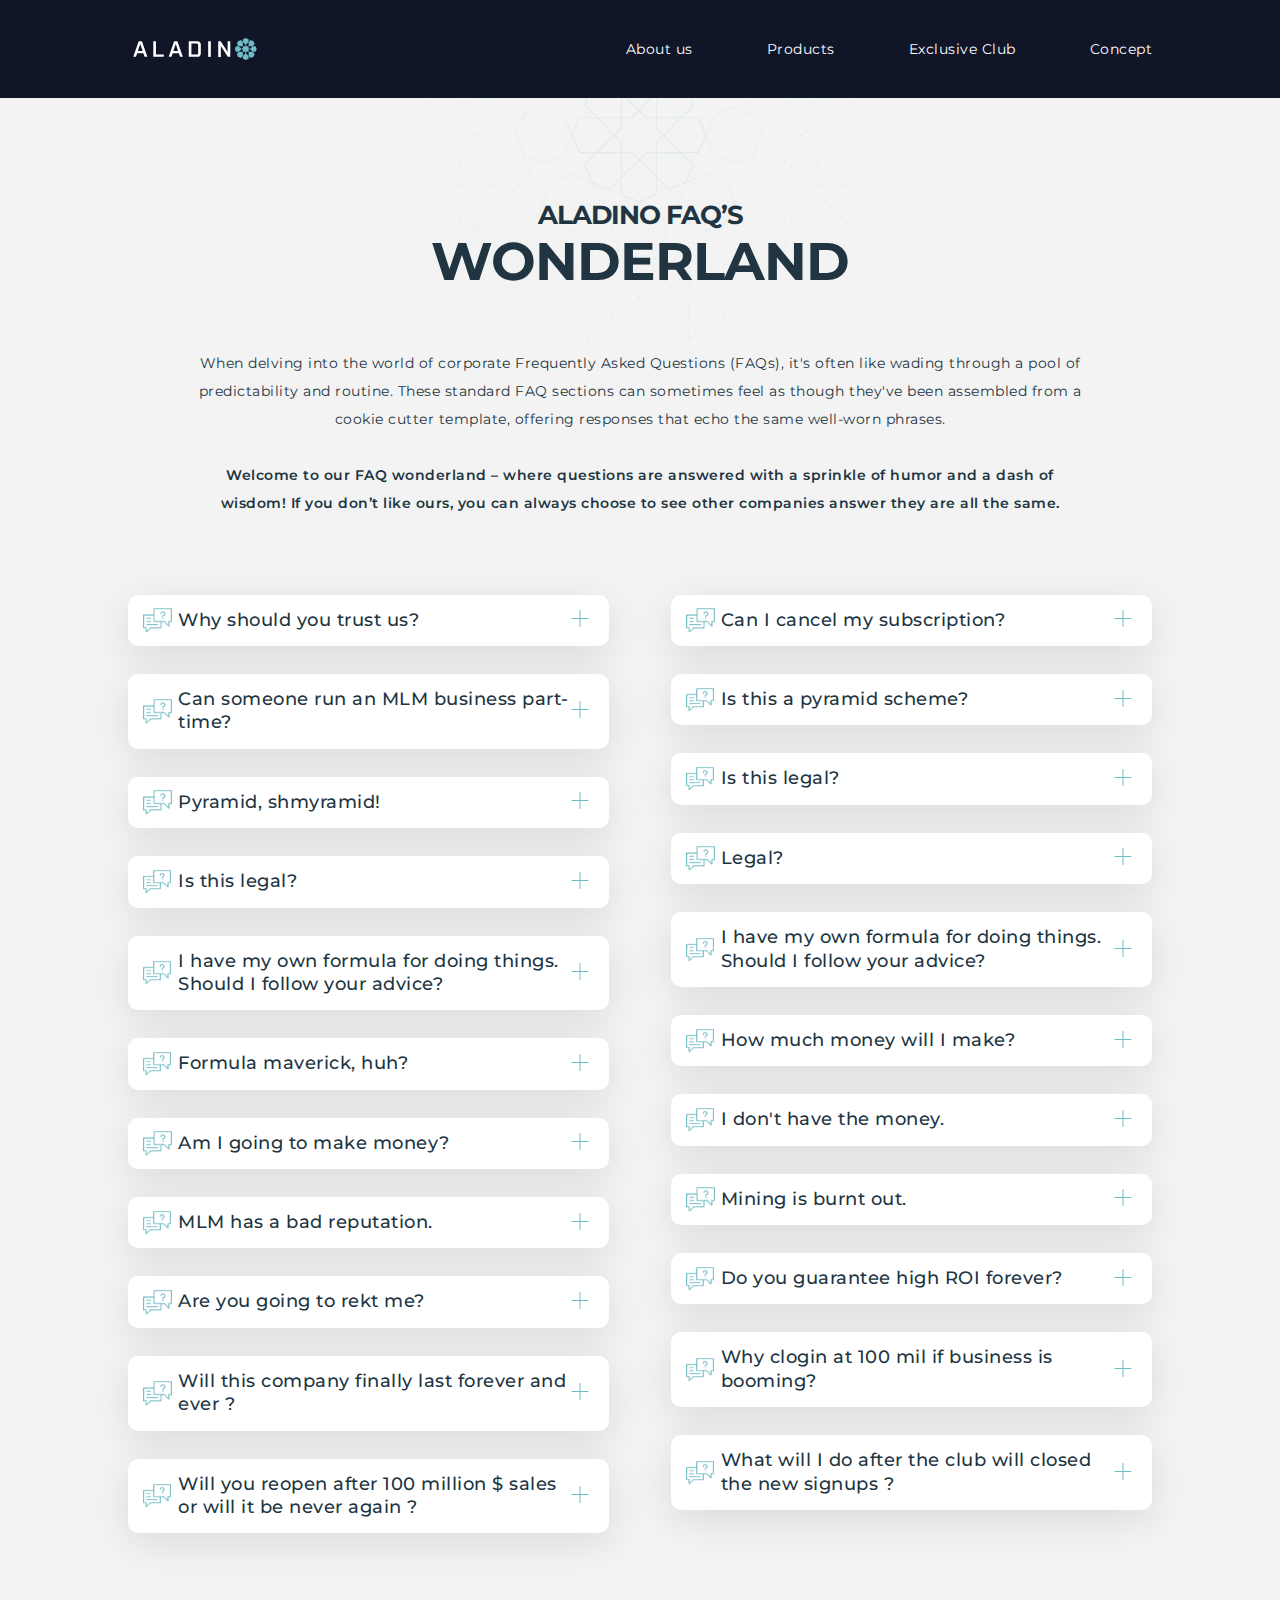
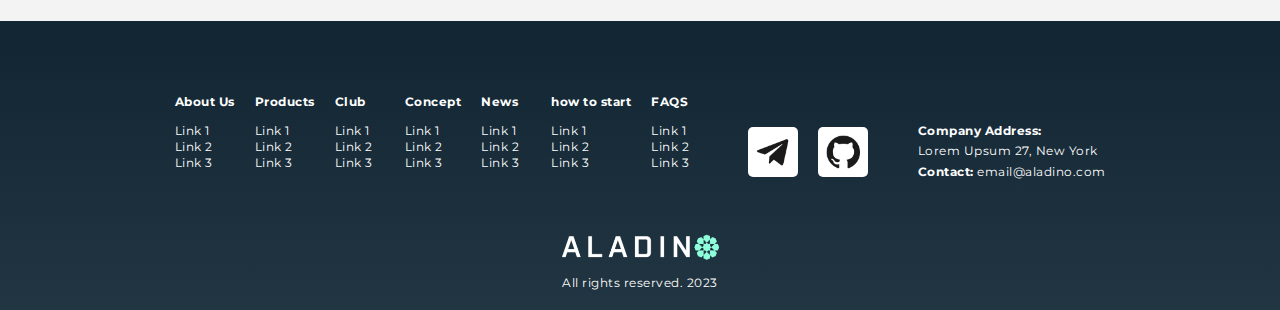
==== faqs.html @ d0240b49 "few design changes in FAQs, heading bg added, faq length increased." ====
<!DOCTYPE html>
<html lang="en">
  <head>
    <meta charset="UTF-8" />
    <meta name="viewport" content="width=device-width, initial-scale=1.0" />
    <title>Aladino FAQs</title>
    <link rel="icon" type="image/png" sizes="32x32" href="/favicon-32x32.png" />
    <link rel="icon" type="image/png" sizes="16x16" href="/favicon-16x16.png" />
    <link rel="stylesheet" href="./assets/css/main.css" />
    <link rel="preconnect" href="https://fonts.googleapis.com" />
    <link rel="preconnect" href="https://fonts.gstatic.com" crossorigin />
    <link
      href="https://fonts.googleapis.com/css2?family=Montserrat:wght@400;500;600;700&display=swap"
      rel="stylesheet"
    />
  </head>
  <body>
    <header>
      <div class="container">
        <nav>
          <div class="logo">
            <a>
              <img
                src="./assets/images/logo.svg"
                width="134"
                height="22"
                alt="Aladino logo"
              />
            </a>
          </div>
          <ul class="main-nav">
            <li><a href="#about">About us</a></li>
            <li><a>Products</a></li>
            <li><a href="#exclusive-club">Exclusive Club</a></li>
            <li><a>Concept</a></li>
          </ul>
          <div class="hamburger">
            <span class="bar"></span>
            <span class="bar"></span>
            <span class="bar"></span>
          </div>
        </nav>
      </div>
    </header>
    <main>
      <section class="faqs">
        <div class="container">
          <p class="tagline">Aladino FAQ’s</p>
          <h2>WONDERLAND</h2>
          <p class="faqs__text">When delving into the world of corporate Frequently Asked Questions (FAQs), it's often like wading through a pool of predictability and routine. These standard FAQ sections can sometimes feel as though they've been assembled from a cookie cutter template, offering responses that echo the same well-worn phrases.</p>
          <p class="faqs__text semibold">Welcome to our FAQ wonderland – where questions are answered with a sprinkle of humor and a dash of wisdom! If you don’t like ours, you can always choose to see other companies answer they are all the same.</p>
          <div class="faqs-wrapper">
            <div>
              <div class="faq__item">
                <h4 class="accordion">Why should you trust us?</h4>
                <div class="panel">
                  <p>
                    Well, we're the folks who believe in unicorns and regularly
                    have debates about the best pizza toppings.
                  </p>
                </div>
              </div>
              <div class="faq__item">
                <h4 class="accordion">
                  Can someone run an MLM business part-time?
                </h4>
                <div class="panel">
                  <p>
                    Of course! Our MLM opportunity is like a flexible yoga class
                    for your schedule – bend it to your needs and still find
                    success.
                  </p>
                </div>
              </div>
              <div class="faq__item">
                <h4 class="accordion">Pyramid, shmyramid!</h4>
                <div class="panel">
                  <p>
                    We're more like a puzzle with pieces that fit perfectly, not
                    a stack of suspicious triangles.
                  </p>
                </div>
              </div>
              <div class="faq__item">
                <h4 class="accordion">Is this legal?</h4>
                <div class="panel">
                  <p>
                    Legal? Absolutely! We're so compliant, even your grandma's
                    knitting club has nothing on us.
                  </p>
                </div>
              </div>
              <div class="faq__item">
                <h4 class="accordion">
                  I have my own formula for doing things. Should I follow your
                  advice?
                </h4>
                <div class="panel">
                  <p>
                    We're like the GPS of success – we'll guide you, but if you
                    want to take the scenic route, we're here to cheer you on!
                  </p>
                </div>
              </div>
              <div class="faq__item">
                <h4 class="accordion">Formula maverick, huh?</h4>
                <div class="panel">
                  <p>
                    While you march to your beat, consider us your backup
                    dancers – ready to cha-cha in sync or freestyle when the
                    spotlight's on you.
                  </p>
                </div>
              </div>
              <div class="faq__item">
                <h4 class="accordion">Am I going to make money?</h4>
                <div class="panel">
                  <p>
                    Well, predicting your future riches is like forecasting the
                    weather on Mars – uncertain, but hey, we're not giving up on
                    space travel! What we can promise is that our team will
                    hustle harder than a caffeinated squirrel on a mission. Your
                    success might be a mystery, but ours? It's a Sherlock-level
                    certainty and it might be for you too. Just follow our
                    steps.
                  </p>
                </div>
              </div>
              <div class="faq__item">
                <h4 class="accordion">MLM has a bad reputation.</h4>
                <div class="panel">
                  <p>
                    True, it's like fashion trends – they change! Our approach
                    is a breath of fresh air, aiming to redefine the MLM scene
                    with integrity and awesomeness.
                  </p>
                  <p>
                    Reputations can shift like tides, and we're riding the waves
                    of change. Think of us as the daring pioneers, boldly
                    turning MLM's compass northward.
                  </p>
                </div>
              </div>
              <div class="faq__item">
                <h4 class="accordion">Are you going to rekt me?</h4>
                <div class="panel">
                  <p>
                    Fear not, brave soul! We're more about lifting you to the
                    heights of success than giving you a wild rollercoaster
                    ride. Our aim is to elevate, not rekt – unless you mean
                    "rekt" in the sense of "raising epic kingdoms together."
                    Game on!
                  </p>
                </div>
              </div>
              <div class="faq__item">
                <h4 class="accordion">
                  Will this company finally last forever and ever ?
                </h4>
                <div class="panel">
                  <p>
                    Ah, the age-old "forever" question – it's like asking if a
                    shooting star can light up the sky indefinitely. While we
                    don't possess the keys to eternity, we're in it for the long
                    haul. Think of us as your business partner in the epic novel
                    of entrepreneurship. <br />
                    We're committed to weathering storms, adapting to changes,
                    and staying as relevant as the coolest cat in town. Unlike
                    some other companies (remember that one? They swore they'd
                    never leave and now they're playing hide and seek with
                    Bigfoot), we won't disappear into the Bermuda Triangle of
                    business ventures. <br />
                  </p>
                  <p>
                    But let's talk dreams. We set our sights on a lofty goal:
                    the exclusive 100 Million Close Club. Why, you ask? Because
                    while we don't feel comfortable promising "forever," we're
                    all in for creating a legendary legacy that spans
                    generations. Picture us as the marathon runners of business,
                    sprinting towards milestones that are both realistic and
                    remarkable. <br />
                    So, here's the scoop: once our sales reach the illustrious
                    100 million mark, we'll raise the velvet rope and close the
                    sign-up party. However, it's not a complete farewell – those
                    who've already joined the club will continue to enjoy the
                    music with ongoing ROI and commissions. In other words, the
                    spotlight won't dim for our early birds; they'll keep
                    grooving to the success rhythm while the curtain falls on
                    new sign-ups. <br />
                    You won't find us in the "Where Are They Now?" section, but
                    rather in the headlines of future success stories, where
                    "realistic" and "remarkable" take center stage.
                  </p>
                </div>
              </div>
              <div class="faq__item">
                <h4 class="accordion">
                  Will you reopen after 100 million $ sales or will it be never
                  again ?
                </h4>
                <div class="panel">
                  <p>
                    While we're committed to the elegance of our 100 Million
                    Close Club, the door to the future remains ajar, ready to
                    swing open if the stars align and the business cosmos deems
                    it so. So, as you ponder the possibilities, remember that
                    even in the world of business, the unexpected often takes
                    center stage. Stay tuned, because who knows what melodies
                    the future might bring.
                  </p>
                </div>
              </div>
            </div>
            <div>
              <div class="faq__item">
                <h4 class="accordion">Can I cancel my subscription?</h4>
                <div class="panel">
                  <p>
                    Absolutely, just remember to do the chicken dance while
                    clicking 'cancel’!
                  </p>
                </div>
              </div>
              <div class="faq__item">
                <h4 class="accordion">Is this a pyramid scheme?</h4>
                <div class="panel">
                  <p>
                    We promise, we're all about shapes – but definitely not
                    pyramids. Our business model is as solid as a rock (without
                    any pointy tops).
                  </p>
                </div>
              </div>
              <div class="faq__item">
                <h4 class="accordion">Is this legal?</h4>
                <div class="panel">
                  <p>
                    Absolutely! We're as legal as a law library hosting a book
                    club. Rest assured, we've got all the right pages turned.
                  </p>
                </div>
              </div>
              <div class="faq__item">
                <h4 class="accordion">Legal?</h4>
                <div class="panel">
                  <p>
                    Absolutely, and we're as legit as a penguin in a tuxedo.
                    We've got the rulebook memorized, and we're not afraid to
                    use it.
                  </p>
                </div>
              </div>
              <div class="faq__item">
                <h4 class="accordion">
                  I have my own formula for doing things. Should I follow your
                  advice?
                </h4>
                <div class="panel">
                  <p>
                    March to your beat, maestro! We're like your backup band –
                    harmonizing your genius with a sprinkle of our magic.
                  </p>
                </div>
              </div>
              <div class="faq__item">
                <h4 class="accordion">How much money will I make?</h4>
                <div class="panel">
                  <p>
                    Ah, the money question, like a unicorn's favorite riddle.
                    While we can't predict if you'll swim in gold coins like
                    Scrooge McDuck, we're here to help you chase your financial
                    rainbow.
                  </p>
                </div>
              </div>
              <div class="faq__item">
                <h4 class="accordion">I don't have the money.</h4>
                <div class="panel">
                  <p>
                    We get it, budgets can be tighter than superhero spandex.
                    Our program is designed to accommodate various budgets,
                    making financial success attainable.
                  </p>
                </div>
              </div>
              <div class="faq__item">
                <h4 class="accordion">Mining is burnt out.</h4>
                <div class="panel">
                  <p>
                    While the fire might have dimmed, we're sparking a new blaze
                    of mining brilliance. Think of us as the phoenix of the
                    mining world, rising from the ashes!
                  </p>
                </div>
              </div>
              <div class="faq__item">
                <h4 class="accordion">Do you guarantee high ROI forever?</h4>
                <div class="panel">
                  <p>
                    Well, if we had a crystal ball that could predict eternal
                    high ROI, we'd be sipping coconut water on our private
                    islands right now. Alas, even our optimism has its limits.
                    We're committed to working hard, innovating, and striving
                    for impressive returns, but forever is a bit of a stretch –
                    think of us as your financial journey co-pilots rather than
                    eternal fortune tellers.
                  </p>
                </div>
              </div>
              <div class="faq__item">
                <h4 class="accordion">
                  Why clogin at 100 mil if business is booming?
                </h4>
                <div class="panel">
                  <p>
                    Why close the curtains at the peak of the show? It's like
                    asking why sunsets are so beautiful but never last forever.
                    While we're riding the success wave, we're realists at
                    heart. Nothing, not even a killer dance party, lasts
                    indefinitely. It's the circle of business life – cue the
                    nostalgic music. <br />
                    You see, maintaining a certain level of excellence is like
                    balancing on a tightrope while juggling flaming swords –
                    it's exhilarating, but not sustainable for the masses. By
                    closing the gates at 100 million, we ensure that each member
                    of our club gets a front-row seat to the action. Think of us
                    as your upscale boutique, where exclusivity adds that extra
                    sparkle to the experience. <br />
                    While the masses might have to settle for standing room
                    only, our 100 Million Close Club members will continue to
                    enjoy the full VIP treatment, complete with ongoing ROI and
                    commissions. So, let's make the most of the spotlight while
                    it shines, because even the best parties need to come to an
                    end – it's all part of the enchanting dance of business.
                    Signup now and be a VIP.
                  </p>
                </div>
              </div>
              <div class="faq__item">
                <h4 class="accordion">
                  What will I do after the club will closed the new signups ?
                </h4>
                <div class="panel">
                  <p>
                    When the curtain gently falls on new sign-ups, it's not the
                    end of the show, but rather a new act waiting to unfold.
                    Think of it as a well-choreographed intermission – a chance
                    for you and your network to explore new horizons while the
                    dance of ROI and commissions continues on our business
                    stage. <br />
                    During this time, you have the freedom to spread your wings
                    and collaborate with other companies, forming partnerships
                    that align with your goals. Your earnings will continue to
                    gracefully waltz in from our business, while you venture
                    into exciting endeavors beyond our doors.
                  </p>
                </div>
              </div>
            </div>
          </div>
        </div>
      </section>
    </main>
    <footer class="footer">
      <div class="container">
        <div class="footer-links">
          <div class="footer-nav">
            <div class="footer-nav-item">
              <p>About Us</p>
              <ul class="footer-list">
                <li>
                  <a>Link 1</a>
                </li>
                <li>
                  <a>Link 2</a>
                </li>
                <li>
                  <a>Link 3</a>
                </li>
              </ul>
            </div>
            <div class="footer-nav-item">
              <p>Products</p>
              <ul class="footer-list">
                <li>
                  <a>Link 1</a>
                </li>
                <li><a>Link 2</a></li>
                <li><a>Link 3</a></li>
              </ul>
            </div>
            <div class="footer-nav-item">
              <p>Club</p>
              <ul class="footer-list">
                <li>
                  <a>Link 1</a>
                </li>
                <li><a>Link 2</a></li>
                <li><a>Link 3</a></li>
              </ul>
            </div>
            <div class="footer-nav-item">
              <p>Concept</p>
              <ul class="footer-list">
                <li>
                  <a>Link 1</a>
                </li>
                <li><a>Link 2</a></li>
                <li><a>Link 3</a></li>
              </ul>
            </div>
            <div class="footer-nav-item">
              <p>News</p>
              <ul class="footer-list">
                <li>
                  <a>Link 1</a>
                </li>
                <li><a>Link 2</a></li>
                <li><a>Link 3</a></li>
              </ul>
            </div>
            <div class="footer-nav-item">
              <p>how to start</p>
              <ul class="footer-list">
                <li>
                  <a>Link 1</a>
                </li>
                <li><a>Link 2</a></li>
                <li><a>Link 3</a></li>
              </ul>
            </div>
            <div class="footer-nav-item">
              <p>FAQS</p>
              <ul class="footer-list">
                <li>
                  <a>Link 1</a>
                </li>
                <li><a>Link 2</a></li>
                <li><a>Link 3</a></li>
              </ul>
            </div>
          </div>
          <div class="footer-info">
            <div class="footer-social">
              <a href="#"
                ><img
                  src="./assets/images/telegram-icon.png"
                  width="50"
                  alt="telegram logo"
              /></a>
              <a href="#"
                ><img
                  src="./assets/images/git-icon.png"
                  width="50"
                  alt="github icon"
              /></a>
            </div>
            <address>
              <span class="bold">Company Address: </span> <br />
              Lorem Upsum 27, New York <br />
              <span class="bold">Contact:</span>
              <a href="mailto:">email@aladino.com</a>
            </address>
          </div>
        </div>
        <div class="footer-logo">
          <img src="./assets/images/logo-white-1.png" width="200" alt="" />
          <div>All rights reserved. 2023</div>
        </div>
      </div>
    </footer>
    <script src="./assets/js/main.js"></script>
  </body>
</html>
---- assets/css/main.css ----
:root {
  --color-black: #213441;
}
*,
*::before,
*::after {
  box-sizing: border-box;
}
html,
body {
  margin: 0;
  padding: 0;
  scroll-behavior: smooth;
  overflow-x: hidden;
  font-size: 0.875rem;
}

html {
  font-family: "Montserrat", sans-serif;
  font-size: 1rem;
  color: var(--color-black);
  background-color: #f3f3f3;
  line-height: 1.3;
  size-adjust: 100%;
}
body {
  letter-spacing: 0.5px;
}
h1 {
  margin: 0;
  text-align: center;
}
h2 {
  font-size: 2.125rem;
  font-size: clamp(2.125rem, 1.3768rem + 2.3944vw, 4.25rem);
  font-weight: bold;
  text-align: center;
  margin: 0;
  letter-spacing: -1px;
  text-transform: uppercase;
  margin-bottom: 1em;
}
h3 {
  font-size: 1.375rem;
  font-size: clamp(1.375rem, 0.7766rem + 1.9149vw, 2.5rem);
  text-align: center;
}
h4 {
  margin: 0;
  font-size: 1rem;
  font-size: clamp(0.875rem, 0.748rem + 0.4065vw, 1rem);
}
p {
  font-size: 0.875rem;
  line-height: 1.5;
}

a {
  color: white;
  text-decoration: none;
}
img {
  max-width: 100%;
  vertical-align: middle;
}
address {
  font-style: normal;
}
.semibold{
    font-weight: 600;
}
.bold{
    font-weight: 700;
}
.text-center{
    text-align: center;
}
.tagline {
    font-size: 1rem;
    font-size: clamp(1rem, 0.6039rem + 1.2676vw, 2.125rem);
    line-height: 1;
    text-align: center;
    margin-bottom: 0;
    font-weight: bold;
    text-transform: uppercase;
    margin-top: 0;
    padding-top: 4em;
    letter-spacing: -1px;
  }
.container {
  padding-left: 5%;
  padding-right: 5%;
  max-width: 1440px;
  width: 100%;
  margin: 0 auto;
}
/* ============ Navbar ========= */
header {
  width: 100%;
  background-color: #101528;
}

nav {
  padding: 38px 0;
  display: flex;
  justify-content: space-between;
  align-items: center;
}
.main-nav {
  position: absolute;
  left: -100%;
  top: 0;
  margin: 0;
  padding: 0;
  padding-top: 120px;
  list-style: none;
  flex-direction: column;
  width: 100%;
  text-align: center;
  transition: all 0.4s;
  z-index: 2;
  gap: 10px;
  min-height: 100vh;
  justify-content: center;
}
.main-nav.active {
  left: 0;
  background-color: rgb(16, 20, 40, 0.95);
  box-shadow: 0 10px 27px rgba(0, 0, 0, 0.05);
}
.main-nav a {
  font-size: 0.875rem;
  display: inline-block;
  margin: 16px 32px;
  text-decoration: none;
}

.logo {
  position: relative;
  z-index: 3;
}
.logo a {
  margin: 0;
}

.bar {
  display: block;
  width: 20px;
  height: 2px;
  -webkit-transition: all 0.3s ease-in-out;
  transition: all 0.3s ease-in-out;
  background-color: white;
  border-radius: 1px;
  margin-bottom: 4px;
}

.hamburger {
  cursor: pointer;
  z-index: 3;
}

.hamburger.active .bar:nth-child(2) {
  opacity: 0;
}

.hamburger.active .bar:nth-child(1) {
  -webkit-transform: translateY(6px) rotate(45deg);
  transform: translateY(6px) rotate(45deg);
}

.hamburger.active .bar:nth-child(3) {
  -webkit-transform: translateY(-6px) rotate(-45deg);
  transform: translateY(-6px) rotate(-45deg);
}

.bar:last-child {
  margin-bottom: 0;
}

/* ============ FAQS ========= */
.faqs{
    background-image: url(../images/islam-bg.png);
    background-repeat: no-repeat;
    background-position: center -10px;
    background-size: 500px
}

.faqs-wrapper {
padding: 50px 0 60px;
}
.faqs__text{
    text-align: center;
    line-height: 2;
    margin-bottom: 2em;
}
.faq__item {
  margin: 0 20px;
}
.accordion {
  text-align: left;
  font-size: 15px;
  font-weight: 500;
  cursor: pointer;
  position: relative;
  width: 100%;
  padding: 14px 40px;
  padding-left: 50px;
  border-radius: 10px;
  margin: 0;
  transition: 0.4s;
  background-color: white;
  box-shadow: 0px 10px 40px rgba(0, 0, 0, 0.1);
  user-select: none;
  -webkit-tap-highlight-color: transparent;
}
.accordion::before {
  content: "";
  position: relative;
  display: inline-block;
  background-image: url("../images/faq-icon.png");
  background-size: contain;
  vertical-align: middle;
  background-repeat: no-repeat;
  padding-right: 2.5em;
  width: 1.3em;
  height: 1.3em;
  position: absolute;
  top: 50%;
  transform: translateY(-50%);
  left: 15px;
}

.accordion:after {
  content: url("../images/plus-icon.svg");
  float: right;
  margin-left: 14px;
  position: absolute;
  right: 20px;
  line-height: 1;
  top: 50%;
  transform: translateY(-50%);
}

.accordion.active:after {
  content: url("../images/minus.svg");
  transition: all 0.5s;
}

.panel {
  font-weight: 500;
  padding: 0 15px;
  margin: 10px 0 18px;
  max-height: 0;
  overflow: hidden;
  transition: max-height 0.2s ease-out;
}

/* ========== Footer ======== */
.footer {
  color: white;
  font-size: 12px;
  background-image: linear-gradient(180deg, #122634 7.92%, #223542 100%);
}
.footer-links {
  display: flex;
  justify-content: center;
  flex-direction: column;
}
.footer-list {
  padding-left: 0;
  list-style-type: none;
}
.footer-nav {
  display: flex;
  flex-wrap: wrap;
  gap: 20px;
  padding: 60px 0 50px;
}
.footer-nav-item {
  min-width: 50px;
}
.footer-nav-item p {
  font-size: 12px;
  font-weight: bold;
}
.footer-social {
  display: flex;
  align-items: center;
  gap: 20px;
}
.footer-social img {
  border-radius: 5px;
}
.footer-info {
  display: flex;
  gap: 20px;
  align-items: center;
  line-height: 1.7;
}
.footer-logo {
  padding-bottom: 50px;
  text-align: center;
  padding-top: 48px;
}

@media (min-width: 992px) {
  p {
    font-size: 0.875rem;
    max-width: 890px;
    margin-left: auto;
    margin-right: auto;
  }

  /* ========== Navbar ========== */
  .hamburger {
    display: none;
  }
  .main-nav {
    display: flex;
    position: static;
    flex-direction: revert;
    padding: 0;
    min-height: auto;
    box-shadow: none;
    width: auto;
  }
  .main-nav.active {
    background-color: transparent;
  }
  .wrapper {
    background-size: 45%;
    background-position: 90% center;
  }
  .container {
    padding-left: 10%;
    padding-right: 10%;
  }
  .hero {
    background-position: 90% center;
  }
  .logo {
    flex-basis: auto;
    margin: 0;
    margin-right: auto;
  }
  .main-nav a {
    margin: 0 32px;
  }
  .main-nav li:last-child a {
    margin-right: 0;
  }

  /* ============ FAQS ========= */

  .faqs-wrapper {
    display: flex;
    flex-wrap: wrap;
    align-items: flex-start;
    justify-content: space-between;
    gap: 30px;
  }
  .faqs-wrapper > * {
    flex-basis: 47%;
  }
  .faq__item{
    margin: 0;
  }
  .accordion {
    font-size: 18px;
  }
  .panel {
    padding: 0 30px;
  }
  /* =========== Footer ========= */
  .footer-links {
    flex-direction: row;
    justify-content: space-evenly;
  }
  .footer-nav {
    padding-bottom: 20px;
  }
  .footer-info {
    gap: 50px;
    align-self: flex-end;
    justify-content: space-between;
    padding-bottom: 20px;
  }
  .footer-logo {
    padding-top: 18px;
    padding-bottom: 20px;
  }
}
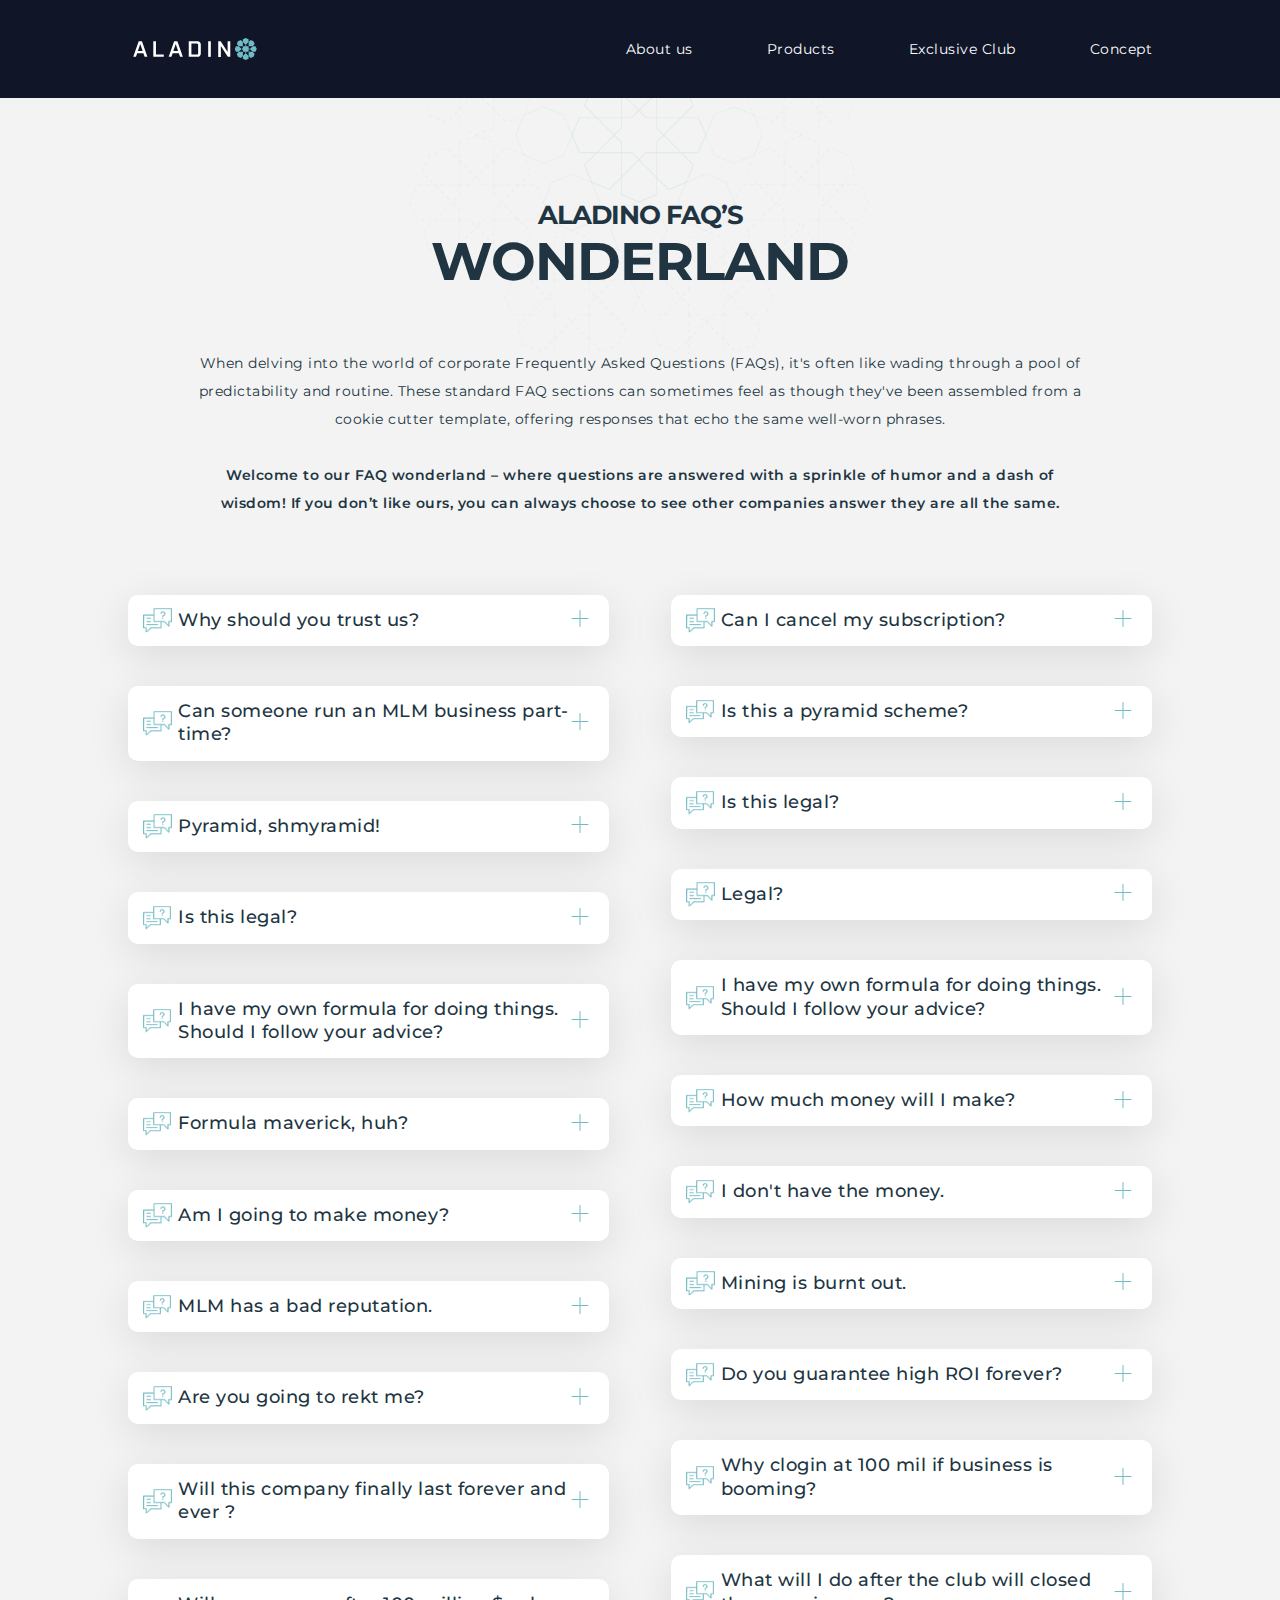
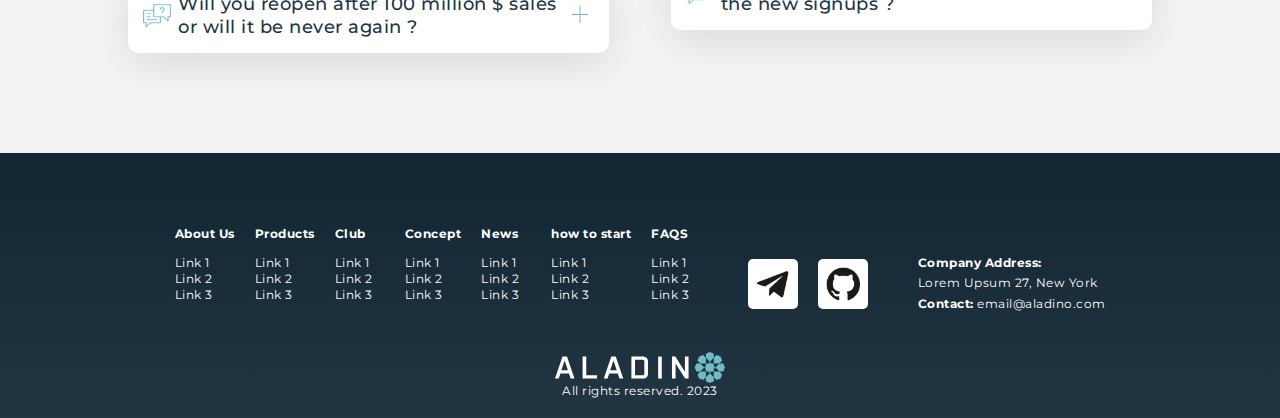
==== commit c1f31468: "footer logo changed to svg and some spacing between faqs added." ====
--- a/faqs.html
+++ b/faqs.html
@@ -4,8 +4,8 @@
     <meta charset="UTF-8" />
     <meta name="viewport" content="width=device-width, initial-scale=1.0" />
     <title>Aladino FAQs</title>
-    <link rel="icon" type="image/png" sizes="32x32" href="/favicon-32x32.png" />
-    <link rel="icon" type="image/png" sizes="16x16" href="/favicon-16x16.png" />
+    <link rel="icon" type="image/png" sizes="32x32" href="./favicon-32x32.png" />
+    <link rel="icon" type="image/png" sizes="16x16" href="./favicon-16x16.png" />
     <link rel="stylesheet" href="./assets/css/main.css" />
     <link rel="preconnect" href="https://fonts.googleapis.com" />
     <link rel="preconnect" href="https://fonts.gstatic.com" crossorigin />
@@ -464,7 +464,7 @@
           </div>
         </div>
         <div class="footer-logo">
-          <img src="./assets/images/logo-white-1.png" width="200" alt="" />
+          <img src="./assets/images/logo.svg" width="170" alt="">
           <div>All rights reserved. 2023</div>
         </div>
       </div>
--- a/assets/css/main.css
+++ b/assets/css/main.css
@@ -370,6 +370,7 @@
   }
   .panel {
     padding: 0 30px;
+    margin: 16px 0 24px;
   }
   /* =========== Footer ========= */
   .footer-links {
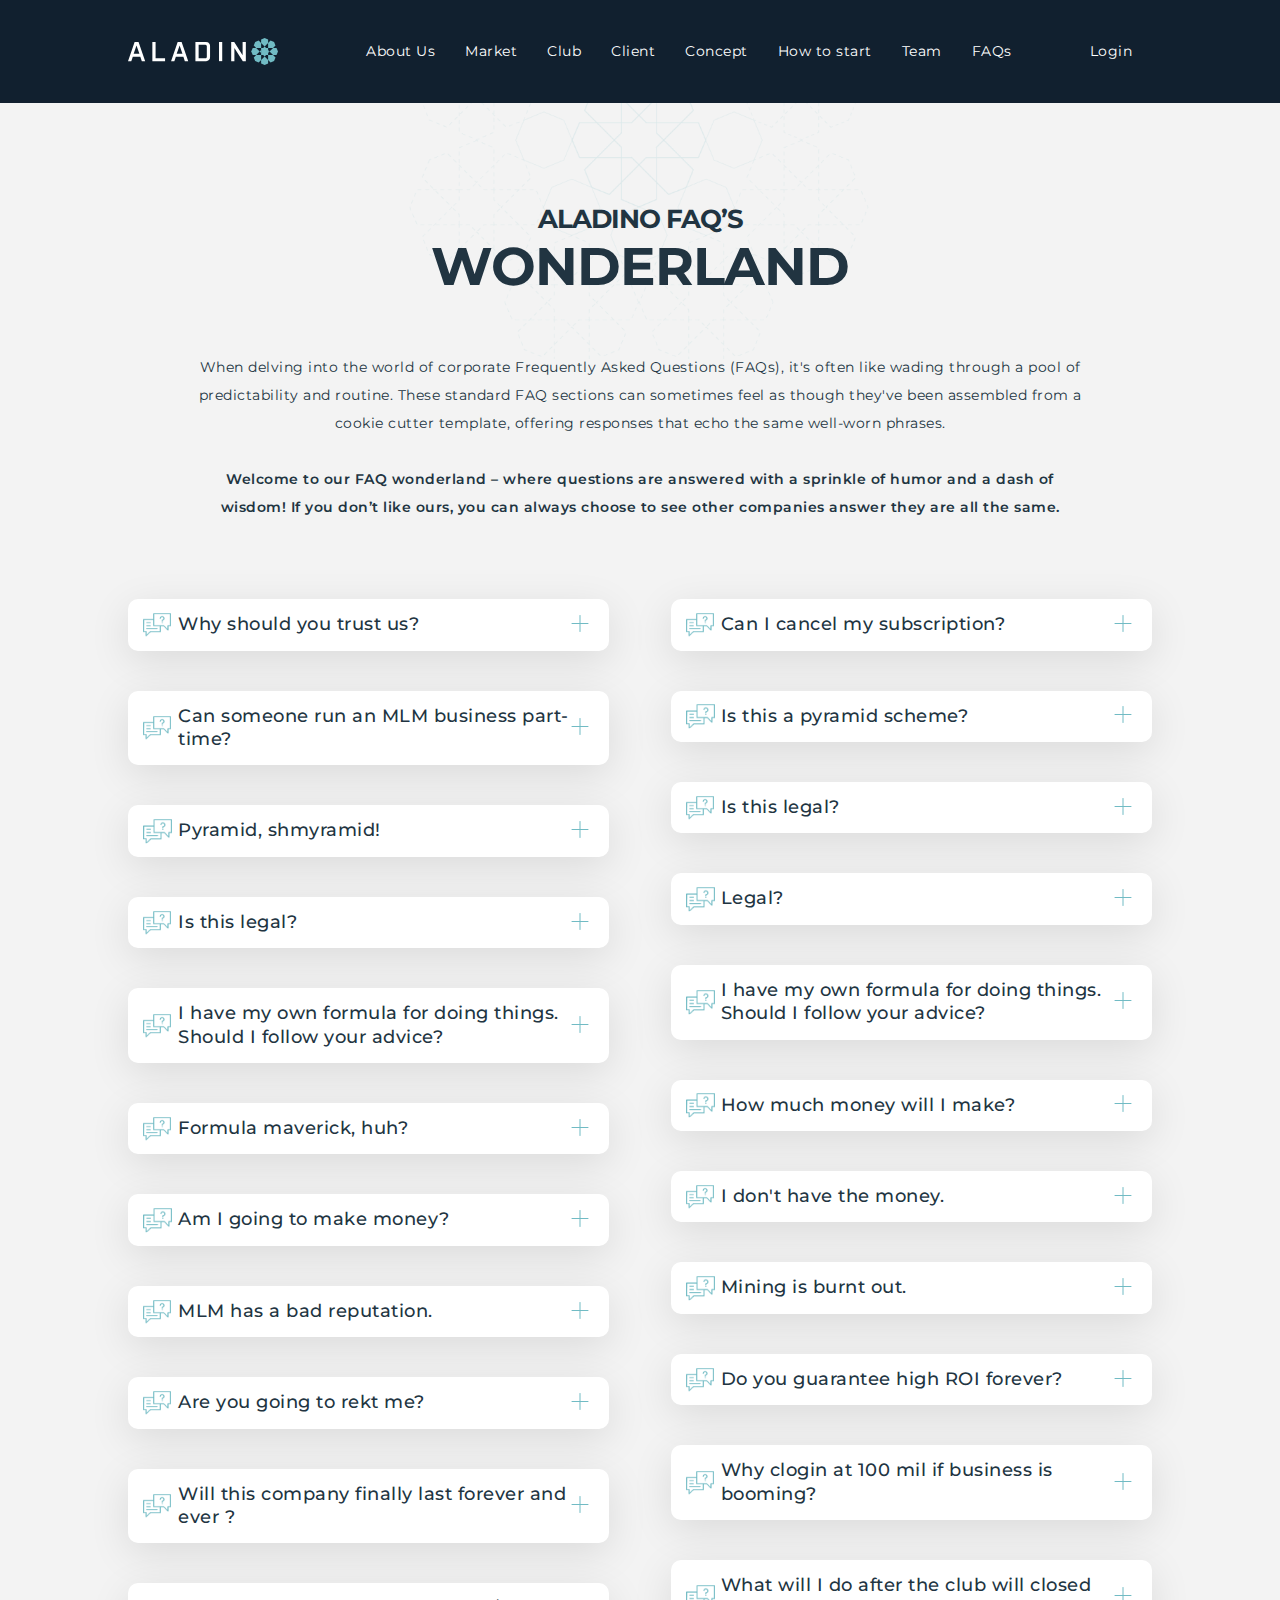
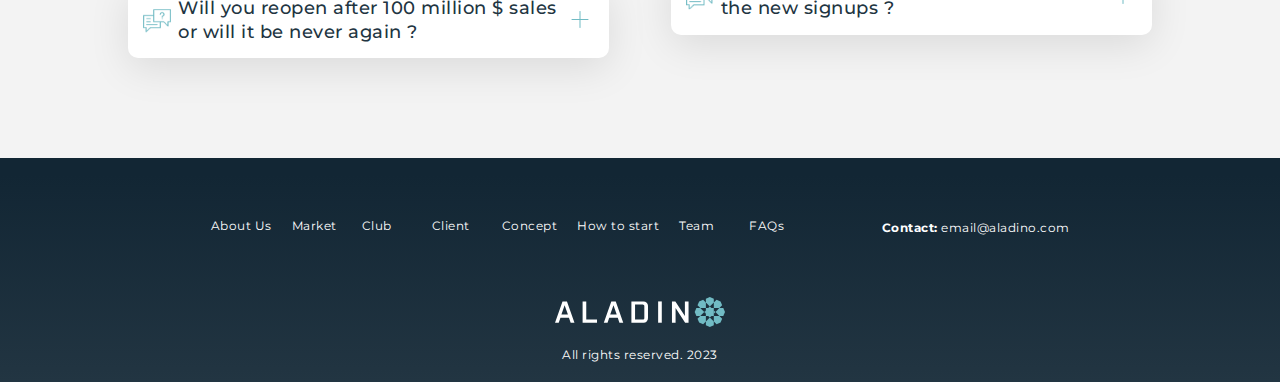
==== commit cbf430bc: "Faqs page completed" ====
--- a/faqs.html
+++ b/faqs.html
@@ -9,31 +9,30 @@
     <link rel="stylesheet" href="./assets/css/main.css" />
     <link rel="preconnect" href="https://fonts.googleapis.com" />
     <link rel="preconnect" href="https://fonts.gstatic.com" crossorigin />
-    <link
-      href="https://fonts.googleapis.com/css2?family=Montserrat:wght@400;500;600;700&display=swap"
-      rel="stylesheet"
-    />
+    <link href="https://fonts.googleapis.com/css2?family=Montserrat:wght@400;500;600;700&display=swap" rel="stylesheet" />
   </head>
   <body>
     <header>
       <div class="container">
         <nav>
           <div class="logo">
-            <a>
-              <img
-                src="./assets/images/logo.svg"
-                width="134"
-                height="22"
-                alt="Aladino logo"
-              />
+            <a href="/">
+              <img src="./assets/images/logo.svg" width="150" alt="Aladino logo" />
             </a>
           </div>
           <ul class="main-nav">
-            <li><a href="#about">About us</a></li>
-            <li><a>Products</a></li>
-            <li><a href="#exclusive-club">Exclusive Club</a></li>
-            <li><a>Concept</a></li>
+            <li><a href="/#about">About Us</a></li>
+            <li><a href="/#market">Market</a></li>
+            <li><a href="/#club">Club</a></li>
+            <li><a href="/#client">Client</a></li>
+            <li><a href="/#concept">Concept</a></li>
+            <li><a href="/#howtostart">How to start</a></li>
+            <li><a href="/#team">Team</a></li>
+            <li><a href="#faqs">FAQs</a></li>
           </ul>
+          <div class="login-link">
+            <a href="https://my.aladino.io/">Login</a>
+          </div>
           <div class="hamburger">
             <span class="bar"></span>
             <span class="bar"></span>
@@ -43,7 +42,7 @@
       </div>
     </header>
     <main>
-      <section class="faqs">
+      <section class="faqs" id="faqs">
         <div class="container">
           <p class="tagline">Aladino FAQ’s</p>
           <h2>WONDERLAND</h2>
@@ -54,160 +53,76 @@
               <div class="faq__item">
                 <h4 class="accordion">Why should you trust us?</h4>
                 <div class="panel">
-                  <p>
-                    Well, we're the folks who believe in unicorns and regularly
-                    have debates about the best pizza toppings.
-                  </p>
-                </div>
-              </div>
-              <div class="faq__item">
-                <h4 class="accordion">
-                  Can someone run an MLM business part-time?
-                </h4>
-                <div class="panel">
-                  <p>
-                    Of course! Our MLM opportunity is like a flexible yoga class
-                    for your schedule – bend it to your needs and still find
-                    success.
-                  </p>
+                  <p>Well, we're the folks who believe in unicorns and regularly have debates about the best pizza toppings.</p>
+                </div>
+              </div>
+              <div class="faq__item">
+                <h4 class="accordion">Can someone run an MLM business part-time?</h4>
+                <div class="panel">
+                  <p>Of course! Our MLM opportunity is like a flexible yoga class for your schedule – bend it to your needs and still find success.</p>
                 </div>
               </div>
               <div class="faq__item">
                 <h4 class="accordion">Pyramid, shmyramid!</h4>
                 <div class="panel">
-                  <p>
-                    We're more like a puzzle with pieces that fit perfectly, not
-                    a stack of suspicious triangles.
-                  </p>
+                  <p>We're more like a puzzle with pieces that fit perfectly, not a stack of suspicious triangles.</p>
                 </div>
               </div>
               <div class="faq__item">
                 <h4 class="accordion">Is this legal?</h4>
                 <div class="panel">
-                  <p>
-                    Legal? Absolutely! We're so compliant, even your grandma's
-                    knitting club has nothing on us.
-                  </p>
-                </div>
-              </div>
-              <div class="faq__item">
-                <h4 class="accordion">
-                  I have my own formula for doing things. Should I follow your
-                  advice?
-                </h4>
-                <div class="panel">
-                  <p>
-                    We're like the GPS of success – we'll guide you, but if you
-                    want to take the scenic route, we're here to cheer you on!
-                  </p>
+                  <p>Legal? Absolutely! We're so compliant, even your grandma's knitting club has nothing on us.</p>
+                </div>
+              </div>
+              <div class="faq__item">
+                <h4 class="accordion">I have my own formula for doing things. Should I follow your advice?</h4>
+                <div class="panel">
+                  <p>We're like the GPS of success – we'll guide you, but if you want to take the scenic route, we're here to cheer you on!</p>
                 </div>
               </div>
               <div class="faq__item">
                 <h4 class="accordion">Formula maverick, huh?</h4>
                 <div class="panel">
-                  <p>
-                    While you march to your beat, consider us your backup
-                    dancers – ready to cha-cha in sync or freestyle when the
-                    spotlight's on you.
-                  </p>
+                  <p>While you march to your beat, consider us your backup dancers – ready to cha-cha in sync or freestyle when the spotlight's on you.</p>
                 </div>
               </div>
               <div class="faq__item">
                 <h4 class="accordion">Am I going to make money?</h4>
                 <div class="panel">
-                  <p>
-                    Well, predicting your future riches is like forecasting the
-                    weather on Mars – uncertain, but hey, we're not giving up on
-                    space travel! What we can promise is that our team will
-                    hustle harder than a caffeinated squirrel on a mission. Your
-                    success might be a mystery, but ours? It's a Sherlock-level
-                    certainty and it might be for you too. Just follow our
-                    steps.
-                  </p>
+                  <p>Well, predicting your future riches is like forecasting the weather on Mars – uncertain, but hey, we're not giving up on space travel! What we can promise is that our team will hustle harder than a caffeinated squirrel on a mission. Your success might be a mystery, but ours? It's a Sherlock-level certainty and it might be for you too. Just follow our steps.</p>
                 </div>
               </div>
               <div class="faq__item">
                 <h4 class="accordion">MLM has a bad reputation.</h4>
                 <div class="panel">
-                  <p>
-                    True, it's like fashion trends – they change! Our approach
-                    is a breath of fresh air, aiming to redefine the MLM scene
-                    with integrity and awesomeness.
-                  </p>
-                  <p>
-                    Reputations can shift like tides, and we're riding the waves
-                    of change. Think of us as the daring pioneers, boldly
-                    turning MLM's compass northward.
-                  </p>
+                  <p>True, it's like fashion trends – they change! Our approach is a breath of fresh air, aiming to redefine the MLM scene with integrity and awesomeness.</p>
+                  <p>Reputations can shift like tides, and we're riding the waves of change. Think of us as the daring pioneers, boldly turning MLM's compass northward.</p>
                 </div>
               </div>
               <div class="faq__item">
                 <h4 class="accordion">Are you going to rekt me?</h4>
                 <div class="panel">
-                  <p>
-                    Fear not, brave soul! We're more about lifting you to the
-                    heights of success than giving you a wild rollercoaster
-                    ride. Our aim is to elevate, not rekt – unless you mean
-                    "rekt" in the sense of "raising epic kingdoms together."
-                    Game on!
-                  </p>
-                </div>
-              </div>
-              <div class="faq__item">
-                <h4 class="accordion">
-                  Will this company finally last forever and ever ?
-                </h4>
-                <div class="panel">
-                  <p>
-                    Ah, the age-old "forever" question – it's like asking if a
-                    shooting star can light up the sky indefinitely. While we
-                    don't possess the keys to eternity, we're in it for the long
-                    haul. Think of us as your business partner in the epic novel
-                    of entrepreneurship. <br />
-                    We're committed to weathering storms, adapting to changes,
-                    and staying as relevant as the coolest cat in town. Unlike
-                    some other companies (remember that one? They swore they'd
-                    never leave and now they're playing hide and seek with
-                    Bigfoot), we won't disappear into the Bermuda Triangle of
-                    business ventures. <br />
-                  </p>
-                  <p>
-                    But let's talk dreams. We set our sights on a lofty goal:
-                    the exclusive 100 Million Close Club. Why, you ask? Because
-                    while we don't feel comfortable promising "forever," we're
-                    all in for creating a legendary legacy that spans
-                    generations. Picture us as the marathon runners of business,
-                    sprinting towards milestones that are both realistic and
-                    remarkable. <br />
-                    So, here's the scoop: once our sales reach the illustrious
-                    100 million mark, we'll raise the velvet rope and close the
-                    sign-up party. However, it's not a complete farewell – those
-                    who've already joined the club will continue to enjoy the
-                    music with ongoing ROI and commissions. In other words, the
-                    spotlight won't dim for our early birds; they'll keep
-                    grooving to the success rhythm while the curtain falls on
-                    new sign-ups. <br />
-                    You won't find us in the "Where Are They Now?" section, but
-                    rather in the headlines of future success stories, where
-                    "realistic" and "remarkable" take center stage.
-                  </p>
-                </div>
-              </div>
-              <div class="faq__item">
-                <h4 class="accordion">
-                  Will you reopen after 100 million $ sales or will it be never
-                  again ?
-                </h4>
-                <div class="panel">
-                  <p>
-                    While we're committed to the elegance of our 100 Million
-                    Close Club, the door to the future remains ajar, ready to
-                    swing open if the stars align and the business cosmos deems
-                    it so. So, as you ponder the possibilities, remember that
-                    even in the world of business, the unexpected often takes
-                    center stage. Stay tuned, because who knows what melodies
-                    the future might bring.
-                  </p>
+                  <p>Fear not, brave soul! We're more about lifting you to the heights of success than giving you a wild rollercoaster ride. Our aim is to elevate, not rekt – unless you mean "rekt" in the sense of "raising epic kingdoms together." Game on!</p>
+                </div>
+              </div>
+              <div class="faq__item">
+                <h4 class="accordion">Will this company finally last forever and ever ?</h4>
+                <div class="panel">
+                  <p>
+                    Ah, the age-old "forever" question – it's like asking if a shooting star can light up the sky indefinitely. While we don't possess the keys to eternity, we're in it for the long haul. Think of us as your business partner in the epic novel of entrepreneurship. <br />
+                    We're committed to weathering storms, adapting to changes, and staying as relevant as the coolest cat in town. Unlike some other companies (remember that one? They swore they'd never leave and now they're playing hide and seek with Bigfoot), we won't disappear into the Bermuda Triangle of business ventures. <br />
+                  </p>
+                  <p>
+                    But let's talk dreams. We set our sights on a lofty goal: the exclusive 100 Million Close Club. Why, you ask? Because while we don't feel comfortable promising "forever," we're all in for creating a legendary legacy that spans generations. Picture us as the marathon runners of business, sprinting towards milestones that are both realistic and remarkable. <br />
+                    So, here's the scoop: once our sales reach the illustrious 100 million mark, we'll raise the velvet rope and close the sign-up party. However, it's not a complete farewell – those who've already joined the club will continue to enjoy the music with ongoing ROI and commissions. In other words, the spotlight won't dim for our early birds; they'll keep grooving to the success rhythm while the curtain falls on new sign-ups. <br />
+                    You won't find us in the "Where Are They Now?" section, but rather in the headlines of future success stories, where "realistic" and "remarkable" take center stage.
+                  </p>
+                </div>
+              </div>
+              <div class="faq__item">
+                <h4 class="accordion">Will you reopen after 100 million $ sales or will it be never again ?</h4>
+                <div class="panel">
+                  <p>While we're committed to the elegance of our 100 Million Close Club, the door to the future remains ajar, ready to swing open if the stars align and the business cosmos deems it so. So, as you ponder the possibilities, remember that even in the world of business, the unexpected often takes center stage. Stay tuned, because who knows what melodies the future might bring.</p>
                 </div>
               </div>
             </div>
@@ -215,144 +130,73 @@
               <div class="faq__item">
                 <h4 class="accordion">Can I cancel my subscription?</h4>
                 <div class="panel">
-                  <p>
-                    Absolutely, just remember to do the chicken dance while
-                    clicking 'cancel’!
-                  </p>
+                  <p>Absolutely, just remember to do the chicken dance while clicking 'cancel’!</p>
                 </div>
               </div>
               <div class="faq__item">
                 <h4 class="accordion">Is this a pyramid scheme?</h4>
                 <div class="panel">
-                  <p>
-                    We promise, we're all about shapes – but definitely not
-                    pyramids. Our business model is as solid as a rock (without
-                    any pointy tops).
-                  </p>
+                  <p>We promise, we're all about shapes – but definitely not pyramids. Our business model is as solid as a rock (without any pointy tops).</p>
                 </div>
               </div>
               <div class="faq__item">
                 <h4 class="accordion">Is this legal?</h4>
                 <div class="panel">
-                  <p>
-                    Absolutely! We're as legal as a law library hosting a book
-                    club. Rest assured, we've got all the right pages turned.
-                  </p>
+                  <p>Absolutely! We're as legal as a law library hosting a book club. Rest assured, we've got all the right pages turned.</p>
                 </div>
               </div>
               <div class="faq__item">
                 <h4 class="accordion">Legal?</h4>
                 <div class="panel">
-                  <p>
-                    Absolutely, and we're as legit as a penguin in a tuxedo.
-                    We've got the rulebook memorized, and we're not afraid to
-                    use it.
-                  </p>
-                </div>
-              </div>
-              <div class="faq__item">
-                <h4 class="accordion">
-                  I have my own formula for doing things. Should I follow your
-                  advice?
-                </h4>
-                <div class="panel">
-                  <p>
-                    March to your beat, maestro! We're like your backup band –
-                    harmonizing your genius with a sprinkle of our magic.
-                  </p>
+                  <p>Absolutely, and we're as legit as a penguin in a tuxedo. We've got the rulebook memorized, and we're not afraid to use it.</p>
+                </div>
+              </div>
+              <div class="faq__item">
+                <h4 class="accordion">I have my own formula for doing things. Should I follow your advice?</h4>
+                <div class="panel">
+                  <p>March to your beat, maestro! We're like your backup band – harmonizing your genius with a sprinkle of our magic.</p>
                 </div>
               </div>
               <div class="faq__item">
                 <h4 class="accordion">How much money will I make?</h4>
                 <div class="panel">
-                  <p>
-                    Ah, the money question, like a unicorn's favorite riddle.
-                    While we can't predict if you'll swim in gold coins like
-                    Scrooge McDuck, we're here to help you chase your financial
-                    rainbow.
-                  </p>
+                  <p>Ah, the money question, like a unicorn's favorite riddle. While we can't predict if you'll swim in gold coins like Scrooge McDuck, we're here to help you chase your financial rainbow.</p>
                 </div>
               </div>
               <div class="faq__item">
                 <h4 class="accordion">I don't have the money.</h4>
                 <div class="panel">
-                  <p>
-                    We get it, budgets can be tighter than superhero spandex.
-                    Our program is designed to accommodate various budgets,
-                    making financial success attainable.
-                  </p>
+                  <p>We get it, budgets can be tighter than superhero spandex. Our program is designed to accommodate various budgets, making financial success attainable.</p>
                 </div>
               </div>
               <div class="faq__item">
                 <h4 class="accordion">Mining is burnt out.</h4>
                 <div class="panel">
-                  <p>
-                    While the fire might have dimmed, we're sparking a new blaze
-                    of mining brilliance. Think of us as the phoenix of the
-                    mining world, rising from the ashes!
-                  </p>
+                  <p>While the fire might have dimmed, we're sparking a new blaze of mining brilliance. Think of us as the phoenix of the mining world, rising from the ashes!</p>
                 </div>
               </div>
               <div class="faq__item">
                 <h4 class="accordion">Do you guarantee high ROI forever?</h4>
                 <div class="panel">
-                  <p>
-                    Well, if we had a crystal ball that could predict eternal
-                    high ROI, we'd be sipping coconut water on our private
-                    islands right now. Alas, even our optimism has its limits.
-                    We're committed to working hard, innovating, and striving
-                    for impressive returns, but forever is a bit of a stretch –
-                    think of us as your financial journey co-pilots rather than
-                    eternal fortune tellers.
-                  </p>
-                </div>
-              </div>
-              <div class="faq__item">
-                <h4 class="accordion">
-                  Why clogin at 100 mil if business is booming?
-                </h4>
-                <div class="panel">
-                  <p>
-                    Why close the curtains at the peak of the show? It's like
-                    asking why sunsets are so beautiful but never last forever.
-                    While we're riding the success wave, we're realists at
-                    heart. Nothing, not even a killer dance party, lasts
-                    indefinitely. It's the circle of business life – cue the
-                    nostalgic music. <br />
-                    You see, maintaining a certain level of excellence is like
-                    balancing on a tightrope while juggling flaming swords –
-                    it's exhilarating, but not sustainable for the masses. By
-                    closing the gates at 100 million, we ensure that each member
-                    of our club gets a front-row seat to the action. Think of us
-                    as your upscale boutique, where exclusivity adds that extra
-                    sparkle to the experience. <br />
-                    While the masses might have to settle for standing room
-                    only, our 100 Million Close Club members will continue to
-                    enjoy the full VIP treatment, complete with ongoing ROI and
-                    commissions. So, let's make the most of the spotlight while
-                    it shines, because even the best parties need to come to an
-                    end – it's all part of the enchanting dance of business.
-                    Signup now and be a VIP.
-                  </p>
-                </div>
-              </div>
-              <div class="faq__item">
-                <h4 class="accordion">
-                  What will I do after the club will closed the new signups ?
-                </h4>
-                <div class="panel">
-                  <p>
-                    When the curtain gently falls on new sign-ups, it's not the
-                    end of the show, but rather a new act waiting to unfold.
-                    Think of it as a well-choreographed intermission – a chance
-                    for you and your network to explore new horizons while the
-                    dance of ROI and commissions continues on our business
-                    stage. <br />
-                    During this time, you have the freedom to spread your wings
-                    and collaborate with other companies, forming partnerships
-                    that align with your goals. Your earnings will continue to
-                    gracefully waltz in from our business, while you venture
-                    into exciting endeavors beyond our doors.
+                  <p>Well, if we had a crystal ball that could predict eternal high ROI, we'd be sipping coconut water on our private islands right now. Alas, even our optimism has its limits. We're committed to working hard, innovating, and striving for impressive returns, but forever is a bit of a stretch – think of us as your financial journey co-pilots rather than eternal fortune tellers.</p>
+                </div>
+              </div>
+              <div class="faq__item">
+                <h4 class="accordion">Why clogin at 100 mil if business is booming?</h4>
+                <div class="panel">
+                  <p>
+                    Why close the curtains at the peak of the show? It's like asking why sunsets are so beautiful but never last forever. While we're riding the success wave, we're realists at heart. Nothing, not even a killer dance party, lasts indefinitely. It's the circle of business life – cue the nostalgic music. <br />
+                    You see, maintaining a certain level of excellence is like balancing on a tightrope while juggling flaming swords – it's exhilarating, but not sustainable for the masses. By closing the gates at 100 million, we ensure that each member of our club gets a front-row seat to the action. Think of us as your upscale boutique, where exclusivity adds that extra sparkle to the experience. <br />
+                    While the masses might have to settle for standing room only, our 100 Million Close Club members will continue to enjoy the full VIP treatment, complete with ongoing ROI and commissions. So, let's make the most of the spotlight while it shines, because even the best parties need to come to an end – it's all part of the enchanting dance of business. Signup now and be a VIP.
+                  </p>
+                </div>
+              </div>
+              <div class="faq__item">
+                <h4 class="accordion">What will I do after the club will closed the new signups ?</h4>
+                <div class="panel">
+                  <p>
+                    When the curtain gently falls on new sign-ups, it's not the end of the show, but rather a new act waiting to unfold. Think of it as a well-choreographed intermission – a chance for you and your network to explore new horizons while the dance of ROI and commissions continues on our business stage. <br />
+                    During this time, you have the freedom to spread your wings and collaborate with other companies, forming partnerships that align with your goals. Your earnings will continue to gracefully waltz in from our business, while you venture into exciting endeavors beyond our doors.
                   </p>
                 </div>
               </div>
@@ -366,105 +210,39 @@
         <div class="footer-links">
           <div class="footer-nav">
             <div class="footer-nav-item">
-              <p>About Us</p>
-              <ul class="footer-list">
-                <li>
-                  <a>Link 1</a>
-                </li>
-                <li>
-                  <a>Link 2</a>
-                </li>
-                <li>
-                  <a>Link 3</a>
-                </li>
-              </ul>
-            </div>
-            <div class="footer-nav-item">
-              <p>Products</p>
-              <ul class="footer-list">
-                <li>
-                  <a>Link 1</a>
-                </li>
-                <li><a>Link 2</a></li>
-                <li><a>Link 3</a></li>
-              </ul>
-            </div>
-            <div class="footer-nav-item">
-              <p>Club</p>
-              <ul class="footer-list">
-                <li>
-                  <a>Link 1</a>
-                </li>
-                <li><a>Link 2</a></li>
-                <li><a>Link 3</a></li>
-              </ul>
-            </div>
-            <div class="footer-nav-item">
-              <p>Concept</p>
-              <ul class="footer-list">
-                <li>
-                  <a>Link 1</a>
-                </li>
-                <li><a>Link 2</a></li>
-                <li><a>Link 3</a></li>
-              </ul>
-            </div>
-            <div class="footer-nav-item">
-              <p>News</p>
-              <ul class="footer-list">
-                <li>
-                  <a>Link 1</a>
-                </li>
-                <li><a>Link 2</a></li>
-                <li><a>Link 3</a></li>
-              </ul>
-            </div>
-            <div class="footer-nav-item">
-              <p>how to start</p>
-              <ul class="footer-list">
-                <li>
-                  <a>Link 1</a>
-                </li>
-                <li><a>Link 2</a></li>
-                <li><a>Link 3</a></li>
-              </ul>
-            </div>
-            <div class="footer-nav-item">
-              <p>FAQS</p>
-              <ul class="footer-list">
-                <li>
-                  <a>Link 1</a>
-                </li>
-                <li><a>Link 2</a></li>
-                <li><a>Link 3</a></li>
-              </ul>
+              <a href="/#about">About Us</a>
+            </div>
+            <div class="footer-nav-item">
+              <a href="/#market">Market</a>
+            </div>
+            <div class="footer-nav-item">
+              <a href="/#club">Club</a>
+            </div>
+            <div class="footer-nav-item">
+              <a href="/#client">Client</a>
+            </div>
+            <div class="footer-nav-item">
+              <a href="/#concept">Concept</a>
+            </div>
+            <div class="footer-nav-item">
+              <a href="/#howtostart">How to start</a>
+            </div>
+            <div class="footer-nav-item">
+              <a href="/#team">Team</a>
+            </div>
+            <div class="footer-nav-item">
+              <a href="#faqs">FAQs</a>
             </div>
           </div>
           <div class="footer-info">
-            <div class="footer-social">
-              <a href="#"
-                ><img
-                  src="./assets/images/telegram-icon.png"
-                  width="50"
-                  alt="telegram logo"
-              /></a>
-              <a href="#"
-                ><img
-                  src="./assets/images/git-icon.png"
-                  width="50"
-                  alt="github icon"
-              /></a>
-            </div>
             <address>
-              <span class="bold">Company Address: </span> <br />
-              Lorem Upsum 27, New York <br />
               <span class="bold">Contact:</span>
-              <a href="mailto:">email@aladino.com</a>
+              <a href="mailto:email@aladino.com">email@aladino.com</a>
             </address>
           </div>
         </div>
         <div class="footer-logo">
-          <img src="./assets/images/logo.svg" width="170" alt="">
+          <img class="footer-logo__image" src="./assets/images/logo.svg" width="170" alt="" />
           <div>All rights reserved. 2023</div>
         </div>
       </div>
--- a/assets/css/main.css
+++ b/assets/css/main.css
@@ -16,7 +16,7 @@
 }
 
 html {
-  font-family: "Montserrat", sans-serif;
+  font-family: 'Montserrat', sans-serif;
   font-size: 1rem;
   color: var(--color-black);
   background-color: #f3f3f3;
@@ -66,27 +66,27 @@
 address {
   font-style: normal;
 }
-.semibold{
-    font-weight: 600;
-}
-.bold{
-    font-weight: 700;
-}
-.text-center{
-    text-align: center;
+.semibold {
+  font-weight: 600;
+}
+.bold {
+  font-weight: 700;
+}
+.text-center {
+  text-align: center;
 }
 .tagline {
-    font-size: 1rem;
-    font-size: clamp(1rem, 0.6039rem + 1.2676vw, 2.125rem);
-    line-height: 1;
-    text-align: center;
-    margin-bottom: 0;
-    font-weight: bold;
-    text-transform: uppercase;
-    margin-top: 0;
-    padding-top: 4em;
-    letter-spacing: -1px;
-  }
+  font-size: 1rem;
+  font-size: clamp(1rem, 0.6039rem + 1.2676vw, 2.125rem);
+  line-height: 1;
+  text-align: center;
+  margin-bottom: 0;
+  font-weight: bold;
+  text-transform: uppercase;
+  margin-top: 0;
+  padding-top: 4em;
+  letter-spacing: -1px;
+}
 .container {
   padding-left: 5%;
   padding-right: 5%;
@@ -97,7 +97,7 @@
 /* ============ Navbar ========= */
 header {
   width: 100%;
-  background-color: #101528;
+  background-color: #11202f;
 }
 
 nav {
@@ -125,7 +125,7 @@
 }
 .main-nav.active {
   left: 0;
-  background-color: rgb(16, 20, 40, 0.95);
+  background-color: #11202f;
   box-shadow: 0 10px 27px rgba(0, 0, 0, 0.05);
 }
 .main-nav a {
@@ -133,6 +133,11 @@
   display: inline-block;
   margin: 16px 32px;
   text-decoration: none;
+}
+.login-link{
+  margin-left: auto;
+  margin-right: 20px;
+  z-index: 3;
 }
 
 .logo {
@@ -178,20 +183,20 @@
 }
 
 /* ============ FAQS ========= */
-.faqs{
-    background-image: url(../images/islam-bg.png);
-    background-repeat: no-repeat;
-    background-position: center -10px;
-    background-size: 500px
+.faqs {
+  background-image: url(../images/islam-bg.png);
+  background-repeat: no-repeat;
+  background-position: center -10px;
+  background-size: 500px;
 }
 
 .faqs-wrapper {
-padding: 50px 0 60px;
-}
-.faqs__text{
-    text-align: center;
-    line-height: 2;
-    margin-bottom: 2em;
+  padding: 50px 0 60px;
+}
+.faqs__text {
+  text-align: center;
+  line-height: 2;
+  margin-bottom: 2em;
 }
 .faq__item {
   margin: 0 20px;
@@ -214,10 +219,10 @@
   -webkit-tap-highlight-color: transparent;
 }
 .accordion::before {
-  content: "";
+  content: '';
   position: relative;
   display: inline-block;
-  background-image: url("../images/faq-icon.png");
+  background-image: url('../images/faq-icon.png');
   background-size: contain;
   vertical-align: middle;
   background-repeat: no-repeat;
@@ -231,7 +236,7 @@
 }
 
 .accordion:after {
-  content: url("../images/plus-icon.svg");
+  content: url('../images/plus-icon.svg');
   float: right;
   margin-left: 14px;
   position: absolute;
@@ -242,7 +247,7 @@
 }
 
 .accordion.active:after {
-  content: url("../images/minus.svg");
+  content: url('../images/minus.svg');
   transition: all 0.5s;
 }
 
@@ -273,6 +278,7 @@
 .footer-nav {
   display: flex;
   flex-wrap: wrap;
+  justify-content: center;
   gap: 20px;
   padding: 60px 0 50px;
 }
@@ -295,12 +301,16 @@
   display: flex;
   gap: 20px;
   align-items: center;
+  justify-content: center;
   line-height: 1.7;
 }
 .footer-logo {
   padding-bottom: 50px;
   text-align: center;
   padding-top: 48px;
+}
+.footer-logo__image {
+  margin: 20px 0;
 }
 
 @media (min-width: 992px) {
@@ -344,7 +354,7 @@
     margin-right: auto;
   }
   .main-nav a {
-    margin: 0 32px;
+    margin: 0 10px;
   }
   .main-nav li:last-child a {
     margin-right: 0;
@@ -362,7 +372,7 @@
   .faqs-wrapper > * {
     flex-basis: 47%;
   }
-  .faq__item{
+  .faq__item {
     margin: 0;
   }
   .accordion {
@@ -376,8 +386,10 @@
   .footer-links {
     flex-direction: row;
     justify-content: space-evenly;
+    padding-top: 60px;
   }
   .footer-nav {
+    padding-top: 0;
     padding-bottom: 20px;
   }
   .footer-info {
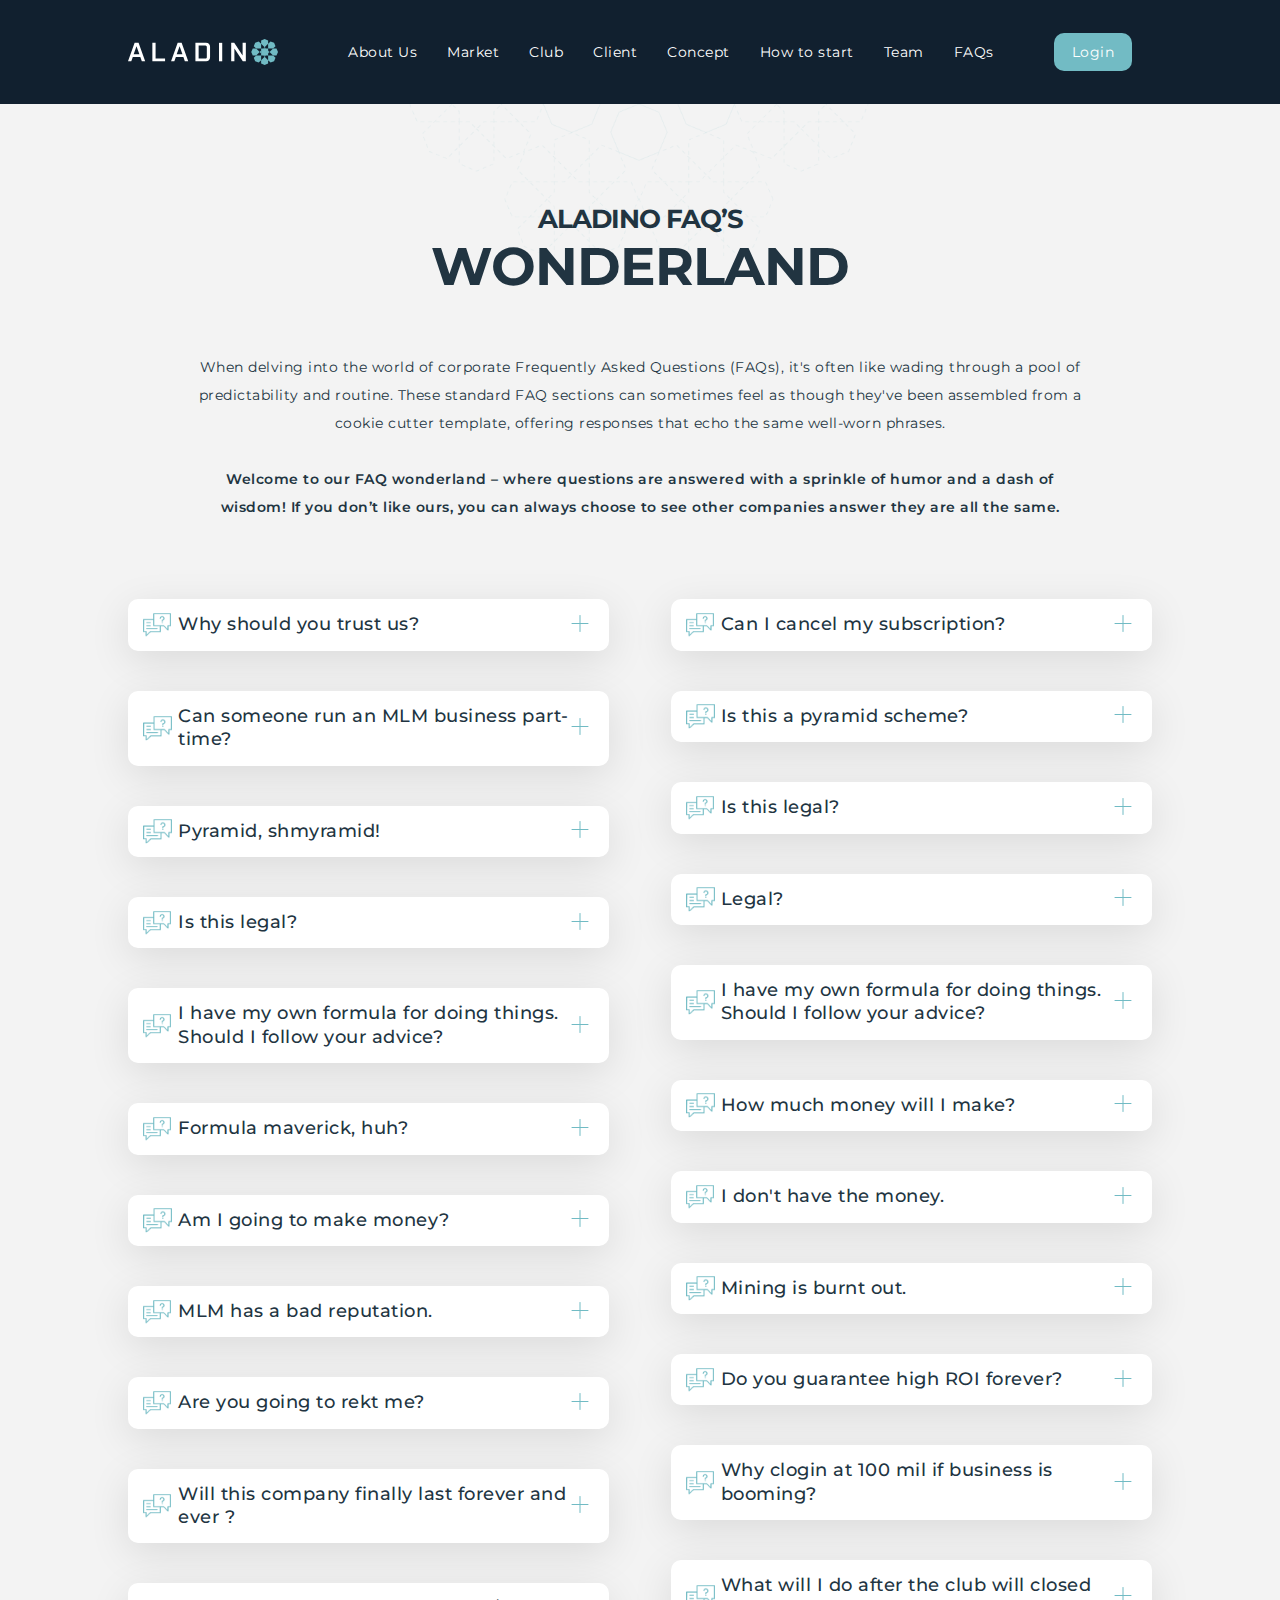
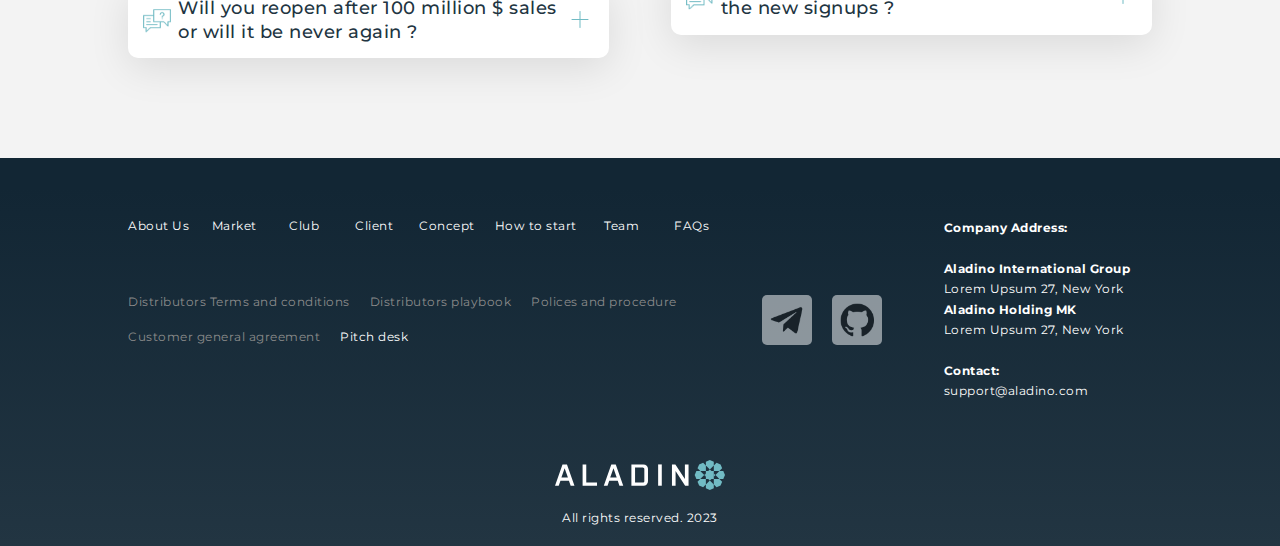
==== commit 9c4e3c2c: "clear" ====
--- a/faqs.html
+++ b/faqs.html
@@ -205,7 +205,7 @@
         </div>
       </section>
     </main>
-    <footer class="footer">
+    <!-- <footer class="footer">
       <div class="container">
         <div class="footer-links">
           <div class="footer-nav">
@@ -246,6 +246,87 @@
           <div>All rights reserved. 2023</div>
         </div>
       </div>
+    </footer> -->
+    <footer class="footer">
+      <div class="container">
+        <div class="footer-links">
+         <div>
+          <div class="footer-nav">
+            <div class="footer-nav-item">
+              <a href="#about">About Us</a>
+            </div>
+            <div class="footer-nav-item">
+              <a href="#market">Market</a>
+            </div>
+            <div class="footer-nav-item">
+              <a href="#club">Club</a>
+            </div>
+            <div class="footer-nav-item">
+              <a href="#client">Client</a>
+            </div>
+            <div class="footer-nav-item">
+              <a href="#concept">Concept</a>
+            </div>
+            <div class="footer-nav-item">
+              <a href="#howtostart">How to start</a>
+            </div>
+            <div class="footer-nav-item">
+              <a href="#team">Team</a>
+            </div>
+            <div class="footer-nav-item">
+              <a href="/FAQ">FAQs</a>
+            </div>
+          </div>
+          <div class="footer-nav footer-links--new">
+           
+              <div class="footer-nav-item">
+                <a class="tooltip"> Distributors Terms and conditions <span class="tooltiptext">Will be published before sales start</span> </a>
+              </div>
+              <div class="footer-nav-item">
+                <a class="tooltip"> Distributors  playbook <span class="tooltiptext">Will be published before sales start</span> </a>
+              </div>
+              <div class="footer-nav-item">
+                <a class="tooltip"> Polices and procedure <span class="tooltiptext">Will be published before sales start</span> </a>
+              </div>
+              <div class="footer-nav-item">
+                <a class="tooltip"> Customer general agreement <span class="tooltiptext">Will be published before sales start</span> </a>
+              </div>
+              <div class="footer-nav-item">
+                <a href="./assets/Pitch-desk.pdf">Pitch desk</a>
+              </div>
+          
+          </div>
+         </div>
+         <div class="footer-social" style="
+    /* justify-content: center; */
+">
+          <a class="tooltip">
+            <img src="./assets/images/telegram-icon.png" width="50" alt="">
+            <span class="tooltiptext">Available a week before sales start</span>
+          </a>
+          <a class="tooltip">
+            <img src="./assets/images/git-icon.png" width="50" alt="">
+            <span class="tooltiptext">Available a week before sales start</span>
+          </a>
+         </div>
+          <div class="footer-info">
+            <address>
+              <span class="bold">Company Address: </span> <br> <br>
+              <span class="bold">Aladino International Group</span> <br>
+                  Lorem Upsum 27, New York <br>
+                  <span class="bold">Aladino Holding MK</span> <br>
+                  Lorem Upsum 27, New York <br> <br>
+              <span class="bold">Contact:</span> <br>
+              <a href="mailto:support@aladino.io">support@aladino.com</a>
+            </address>
+          </div>
+        </div>
+   
+        <div class="footer-logo">
+          <img class="footer-logo__image" src="./assets/images/logo.svg" width="170" alt="">
+          <div>All rights reserved. 2023</div>
+        </div>
+      </div>
     </footer>
     <script src="./assets/js/main.js"></script>
   </body>
--- a/assets/css/main.css
+++ b/assets/css/main.css
@@ -98,10 +98,12 @@
 header {
   width: 100%;
   background-color: #11202f;
+  position: fixed;
+    z-index: 3;
 }
 
 nav {
-  padding: 38px 0;
+  padding: 33px 0;
   display: flex;
   justify-content: space-between;
   align-items: center;
@@ -188,6 +190,7 @@
   background-repeat: no-repeat;
   background-position: center -10px;
   background-size: 500px;
+  padding-top: 102.8px;
 }
 
 .faqs-wrapper {
@@ -280,7 +283,14 @@
   flex-wrap: wrap;
   justify-content: center;
   gap: 20px;
-  padding: 60px 0 50px;
+  padding: 60px 0 0px;
+}
+.footer-links--new {
+  justify-content: center;
+  align-items: center;
+  gap: 20px;
+  padding-top: 50px;
+  user-select: none;
 }
 .footer-nav-item {
   min-width: 50px;
@@ -289,19 +299,72 @@
   font-size: 12px;
   font-weight: bold;
 }
+
+.footer-links--new{
+  justify-content: center;
+  align-items: center;
+  gap: 20px;
+  padding-top: 50px;
+  user-select: none;
+}
+.tooltip {
+  position: relative;
+  display: inline-block;
+  color: rgb(140, 140, 140);
+  user-select: none;
+}
+
+.tooltip .tooltiptext {
+  font-size: 10px;
+  visibility: hidden;
+  width: 180px;
+  width: max-content;
+  background-color: rgba(0,0,0,0.2);
+  color: white;
+  text-align: center;
+  border-radius: 6px;
+  padding: 4px 6px;
+  margin-bottom: 4px;
+  position: absolute;
+  z-index: 1;
+  bottom: 100%;
+  left: 50%;
+  transform: translateX(-50%);
+  opacity: 0;
+  transition: opacity 1s;
+}
+.tooltip:hover{
+  cursor: help;
+}
+
+.tooltip:hover .tooltiptext {
+  visibility: visible;
+  opacity: 1;
+}
+
 .footer-social {
   display: flex;
   align-items: center;
   gap: 20px;
+  justify-content: center;
+    padding-top: 60px;
+    padding-bottom: 60px;
+    gap: 20px;
+    min-width: 200px;
 }
 .footer-social img {
   border-radius: 5px;
+  border-radius: 5px;
+    cursor: help;
+    opacity: 0.5;
 }
 .footer-info {
   display: flex;
+  justify-content: center;
   gap: 20px;
+  min-width: 230px;
+  text-align: center;
   align-items: center;
-  justify-content: center;
   line-height: 1.7;
 }
 .footer-logo {
@@ -312,6 +375,7 @@
 .footer-logo__image {
   margin: 20px 0;
 }
+
 
 @media (min-width: 992px) {
   p {
@@ -359,6 +423,12 @@
   .main-nav li:last-child a {
     margin-right: 0;
   }
+  .login-link{
+    padding: 10px 18px;
+      border-radius: 10px;
+      background-color: #72BBC4;
+  }
+  
 
   /* ============ FAQS ========= */
 
@@ -386,16 +456,22 @@
   .footer-links {
     flex-direction: row;
     justify-content: space-evenly;
+    text-align: center;
     padding-top: 60px;
   }
   .footer-nav {
     padding-top: 0;
-    padding-bottom: 20px;
+    padding-bottom: 60px;
+    justify-content: flex-start;
+  }
+  .footer-social{
+    min-width: 200px
   }
   .footer-info {
     gap: 50px;
     align-self: flex-end;
-    justify-content: space-between;
+    justify-content: center;
+    text-align: left;
     padding-bottom: 20px;
   }
   .footer-logo {
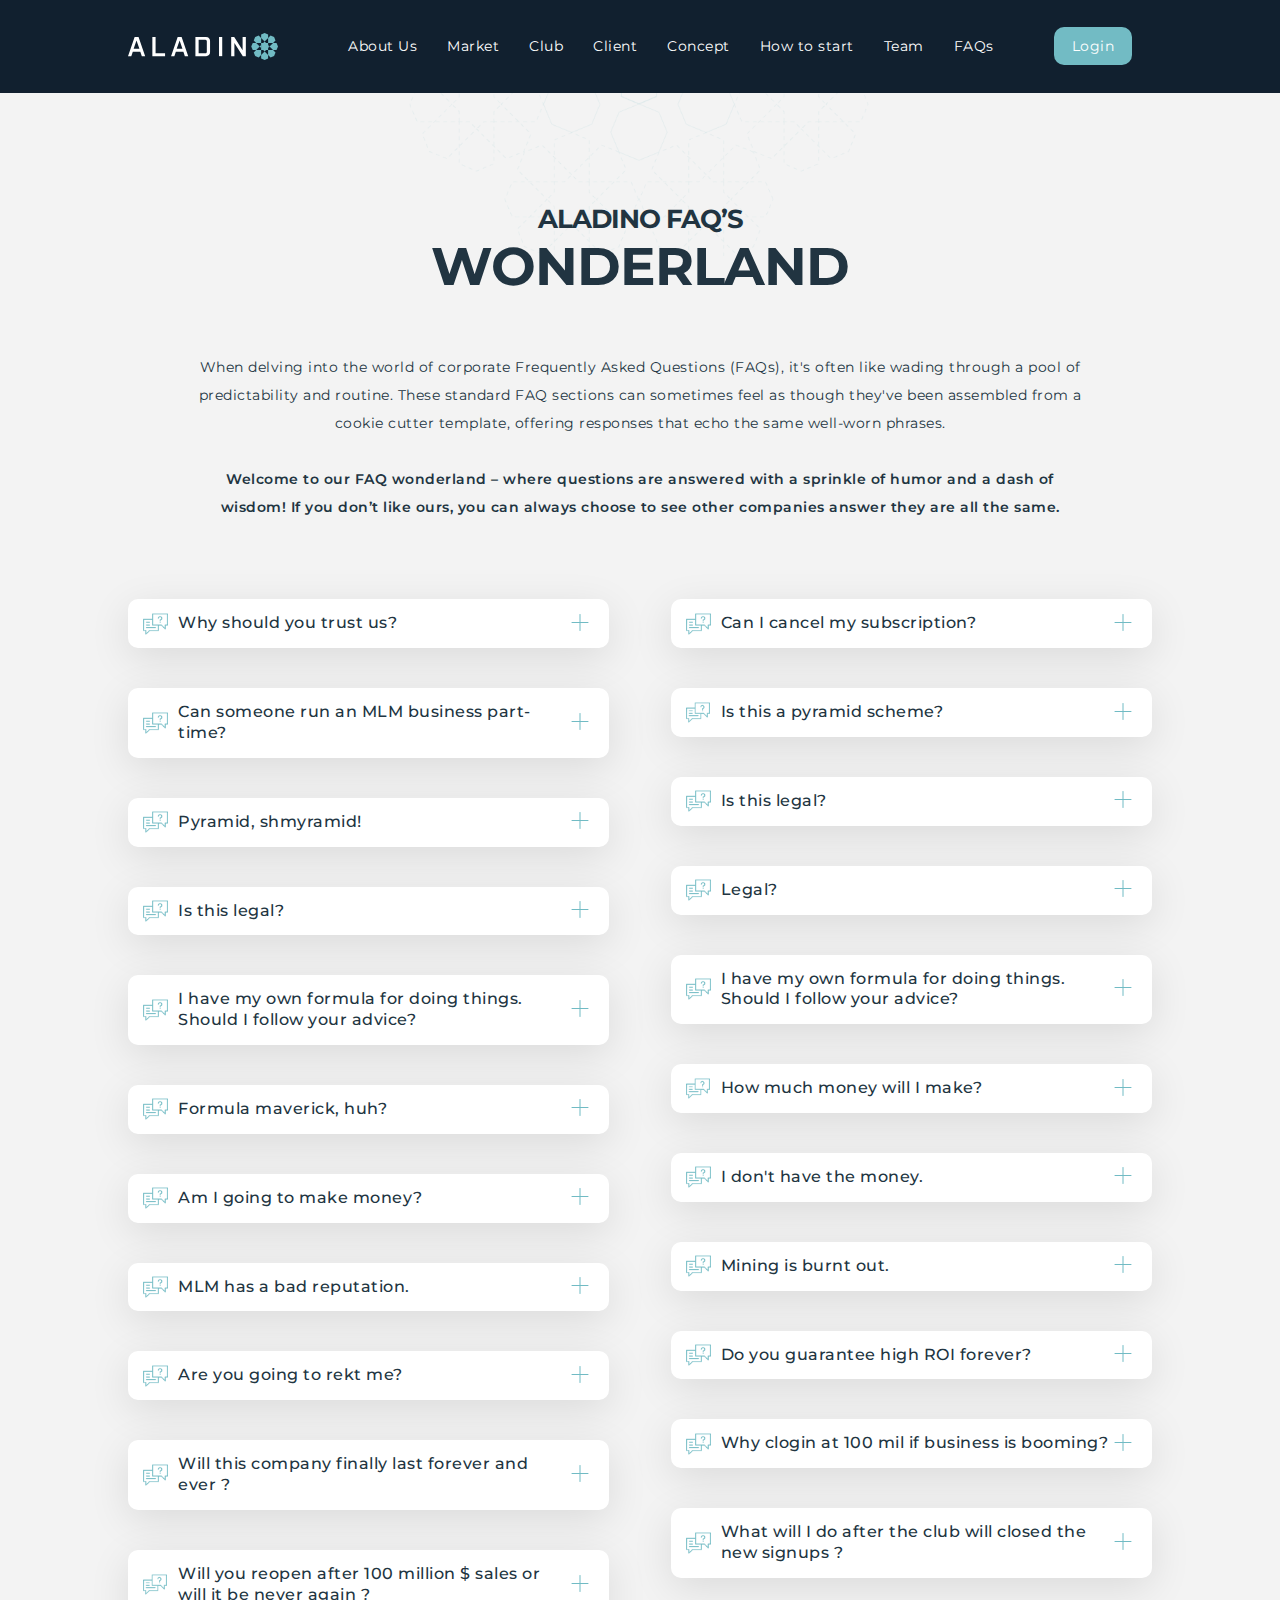
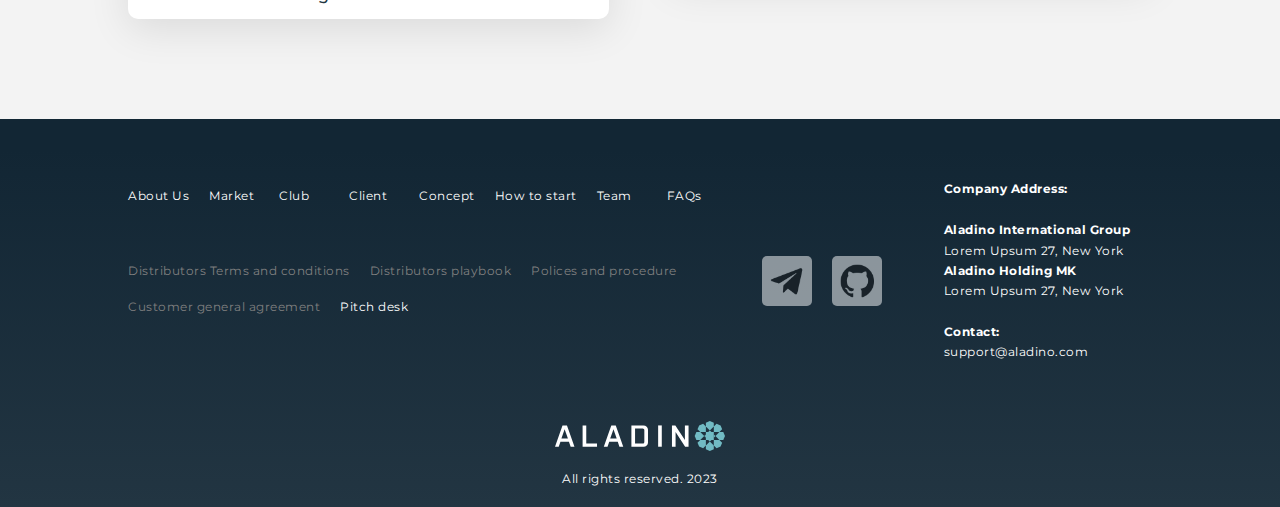
==== commit 59b2e8f6: "completed" ====
--- a/faqs.html
+++ b/faqs.html
@@ -6,10 +6,11 @@
     <title>Aladino FAQs</title>
     <link rel="icon" type="image/png" sizes="32x32" href="./favicon-32x32.png" />
     <link rel="icon" type="image/png" sizes="16x16" href="./favicon-16x16.png" />
-    <link rel="stylesheet" href="./assets/css/main.css" />
     <link rel="preconnect" href="https://fonts.googleapis.com" />
     <link rel="preconnect" href="https://fonts.gstatic.com" crossorigin />
     <link href="https://fonts.googleapis.com/css2?family=Montserrat:wght@400;500;600;700&display=swap" rel="stylesheet" />
+    <link rel="stylesheet" href="./assets/css/global.css">
+    <link rel="stylesheet" href="./assets/css/main.css" />
   </head>
   <body>
     <header>
@@ -205,91 +206,49 @@
         </div>
       </section>
     </main>
-    <!-- <footer class="footer">
-      <div class="container">
-        <div class="footer-links">
-          <div class="footer-nav">
-            <div class="footer-nav-item">
-              <a href="/#about">About Us</a>
-            </div>
-            <div class="footer-nav-item">
-              <a href="/#market">Market</a>
-            </div>
-            <div class="footer-nav-item">
-              <a href="/#club">Club</a>
-            </div>
-            <div class="footer-nav-item">
-              <a href="/#client">Client</a>
-            </div>
-            <div class="footer-nav-item">
-              <a href="/#concept">Concept</a>
-            </div>
-            <div class="footer-nav-item">
-              <a href="/#howtostart">How to start</a>
-            </div>
-            <div class="footer-nav-item">
-              <a href="/#team">Team</a>
-            </div>
-            <div class="footer-nav-item">
-              <a href="#faqs">FAQs</a>
-            </div>
-          </div>
-          <div class="footer-info">
-            <address>
-              <span class="bold">Contact:</span>
-              <a href="mailto:email@aladino.com">email@aladino.com</a>
-            </address>
-          </div>
-        </div>
-        <div class="footer-logo">
-          <img class="footer-logo__image" src="./assets/images/logo.svg" width="170" alt="" />
-          <div>All rights reserved. 2023</div>
-        </div>
-      </div>
-    </footer> -->
     <footer class="footer">
       <div class="container">
         <div class="footer-links">
          <div>
           <div class="footer-nav">
             <div class="footer-nav-item">
-              <a href="#about">About Us</a>
-            </div>
-            <div class="footer-nav-item">
-              <a href="#market">Market</a>
-            </div>
-            <div class="footer-nav-item">
-              <a href="#club">Club</a>
-            </div>
-            <div class="footer-nav-item">
-              <a href="#client">Client</a>
-            </div>
-            <div class="footer-nav-item">
-              <a href="#concept">Concept</a>
-            </div>
-            <div class="footer-nav-item">
-              <a href="#howtostart">How to start</a>
-            </div>
-            <div class="footer-nav-item">
-              <a href="#team">Team</a>
-            </div>
-            <div class="footer-nav-item">
-              <a href="/FAQ">FAQs</a>
+              <a href="/#about">About Us</a>
+            </div>
+            <div class="footer-nav-item">
+              <a href="/#market">Market</a>
+            </div>
+            <div class="footer-nav-item">
+              <a href="/#club">Club</a>
+            </div>
+            <div class="footer-nav-item">
+              <a href="/#client">Client</a>
+            </div>
+            <div class="footer-nav-item">
+              <a href="/#concept">Concept</a>
+            </div>
+            <div class="footer-nav-item">
+              <a href="/#howtostart">How to start</a>
+            </div>
+            <div class="footer-nav-item">
+              <a href="/#team">Team</a>
+            </div>
+            <div class="footer-nav-item">
+              <a href="#">FAQs</a>
             </div>
           </div>
           <div class="footer-nav footer-links--new">
            
               <div class="footer-nav-item">
-                <a class="tooltip"> Distributors Terms and conditions <span class="tooltiptext">Will be published before sales start</span> </a>
-              </div>
-              <div class="footer-nav-item">
-                <a class="tooltip"> Distributors  playbook <span class="tooltiptext">Will be published before sales start</span> </a>
-              </div>
-              <div class="footer-nav-item">
-                <a class="tooltip"> Polices and procedure <span class="tooltiptext">Will be published before sales start</span> </a>
-              </div>
-              <div class="footer-nav-item">
-                <a class="tooltip"> Customer general agreement <span class="tooltiptext">Will be published before sales start</span> </a>
+                <a data-tooltip="Will be published before sales start" data-flow="top">Distributors Terms and conditions</a>
+              </div>
+              <div class="footer-nav-item">
+                <a data-tooltip="Will be published before sales start" data-flow="top"> Distributors  playbook </a>
+              </div>
+              <div class="footer-nav-item">
+                <a data-tooltip="Will be published before sales start" data-flow="top"> Polices and procedure </a>
+              </div>
+              <div class="footer-nav-item">
+                <a data-tooltip="Will be published before sales start" data-flow="top"> Customer general agreement </a>
               </div>
               <div class="footer-nav-item">
                 <a href="./assets/Pitch-desk.pdf">Pitch desk</a>
@@ -297,16 +256,14 @@
           
           </div>
          </div>
-         <div class="footer-social" style="
-    /* justify-content: center; */
-">
-          <a class="tooltip">
-            <img src="./assets/images/telegram-icon.png" width="50" alt="">
-            <span class="tooltiptext">Available a week before sales start</span>
+         <div class="footer-social">
+          <a data-tooltip="Available a week before sales start" data-flow="top">
+            <img src="./assets/images/telegram-icon.png" width="50" height="50" alt="">
+            
           </a>
-          <a class="tooltip">
-            <img src="./assets/images/git-icon.png" width="50" alt="">
-            <span class="tooltiptext">Available a week before sales start</span>
+          <a data-tooltip="Available a week before sales start" data-flow="top">
+            <img src="./assets/images/git-icon.png" width="50" height="50" alt="">
+            
           </a>
          </div>
           <div class="footer-info">
@@ -316,8 +273,8 @@
                   Lorem Upsum 27, New York <br>
                   <span class="bold">Aladino Holding MK</span> <br>
                   Lorem Upsum 27, New York <br> <br>
-              <span class="bold">Contact:</span> <br>
-              <a href="mailto:support@aladino.io">support@aladino.com</a>
+                  <span class="bold">Contact:</span> <br>
+                  <a href="mailto:support@aladino.io">support@aladino.com</a>
             </address>
           </div>
         </div>
--- a/assets/css/global.css
+++ b/assets/css/global.css
@@ -0,0 +1,443 @@
+:root {
+    --color-black: #213441;
+    --color-glacier: #72bbc4;
+  }
+  *,
+  *::before,
+  *::after {
+    box-sizing: border-box;
+  }
+  html,
+  body {
+    margin: 0;
+    padding: 0;
+    scroll-behavior: smooth;
+    overflow-x: hidden;
+    font-size: 0.875rem;
+  }
+  
+  html {
+    font-family: 'Montserrat', sans-serif;
+    font-size: 1rem;
+    color: var(--color-black);
+    background-color: #f3f3f3;
+    line-height: 1.3;
+    size-adjust: 100%;
+  }
+  body {
+    letter-spacing: 0.5px;
+  }
+  h1 {
+    margin: 0;
+    text-align: center;
+  }
+  h2 {
+    font-size: 2.125rem;
+    font-size: clamp(2.125rem, 1.3768rem + 2.3944vw, 4.25rem);
+    font-weight: bold;
+    text-align: center;
+    margin: 0;
+    letter-spacing: -1px;
+    text-transform: uppercase;
+    margin-bottom: 1em;
+  }
+  h3 {
+    font-size: 1.375rem;
+    font-size: clamp(1.375rem, 0.7766rem + 1.9149vw, 2.5rem);
+    text-align: center;
+  }
+  h4 {
+    margin: 0;
+    font-size: 1rem;
+    font-size: clamp(0.875rem, 0.748rem + 0.4065vw, 1rem);
+  }
+  p {
+    font-size: 0.875rem;
+    line-height: 1.5;
+  }
+  a {
+    color: white;
+    text-decoration: none;
+  }
+  sup {
+    font-size: 0.5em;
+  }
+  img {
+    max-width: 100%;
+    vertical-align: middle;
+  }
+  address {
+    font-style: normal;
+  }
+  .tagline {
+    font-size: 1rem;
+    font-size: clamp(1rem, 0.6039rem + 1.2676vw, 2.125rem);
+    line-height: 1;
+    text-align: center;
+    margin-bottom: 0;
+    font-weight: bold;
+    text-transform: uppercase;
+    margin-top: 0;
+    padding-top: 4em;
+    letter-spacing: -1px;
+  }
+  
+  .container {
+    padding-left: 5%;
+    padding-right: 5%;
+    max-width: 1440px;
+    width: 100%;
+    margin: 0 auto;
+  }
+  
+  /* ============ Navbar ========= */
+  header {
+    width: 100%;
+    background-color: #11202f;
+    position: fixed;
+    z-index: 3;
+  }
+  
+  nav {
+    padding: 33px 0;
+    display: flex;
+    justify-content: space-between;
+    align-items: center;
+  }
+  .main-nav {
+    position: absolute;
+    left: -100%;
+    top: 0;
+    margin: 0;
+    padding: 0;
+    padding-top: 120px;
+    list-style: none;
+    flex-direction: column;
+    width: 100%;
+    text-align: center;
+    transition: all 0.4s;
+    z-index: 2;
+    gap: 10px;
+    min-height: 100vh;
+    justify-content: center;
+  }
+  .main-nav.active {
+    left: 0;
+    background-color: #11202f;
+    box-shadow: 0 10px 27px rgba(0, 0, 0, 0.05);
+  }
+  .main-nav a {
+    font-size: 0.875rem;
+    display: inline-block;
+    margin: 16px 32px;
+    text-decoration: none;
+  }
+  .login-link {
+    margin-left: auto;
+    margin-right: 20px;
+    z-index: 3;
+  }
+  
+  .logo {
+    position: relative;
+    z-index: 3;
+  }
+  .logo a {
+    margin: 0;
+  }
+  
+  .bar {
+    display: block;
+    width: 20px;
+    height: 2px;
+    -webkit-transition: all 0.3s ease-in-out;
+    transition: all 0.3s ease-in-out;
+    background-color: white;
+    border-radius: 1px;
+    margin-bottom: 4px;
+  }
+  
+  .hamburger {
+    cursor: pointer;
+    z-index: 3;
+  }
+  
+  .hamburger.active .bar:nth-child(2) {
+    opacity: 0;
+  }
+  
+  .hamburger.active .bar:nth-child(1) {
+    -webkit-transform: translateY(6px) rotate(45deg);
+    transform: translateY(6px) rotate(45deg);
+  }
+  
+  .hamburger.active .bar:nth-child(3) {
+    -webkit-transform: translateY(-6px) rotate(-45deg);
+    transform: translateY(-6px) rotate(-45deg);
+  }
+  
+  .bar:last-child {
+    margin-bottom: 0;
+  }
+  /* ========== Footer ======== */
+  .footer {
+    color: white;
+    font-size: 12px;
+    background-image: linear-gradient(180deg, #122634 7.92%, #223542 100%);
+  }
+  .footer-links {
+    display: flex;
+    justify-content: center;
+    flex-direction: column;
+  }
+  .footer-list {
+    padding-left: 0;
+    list-style-type: none;
+  }
+  .footer-nav {
+    display: flex;
+    flex-wrap: wrap;
+    justify-content: center;
+    gap: 20px;
+    padding: 60px 0 0px;
+  }
+  .footer-nav-item {
+    min-width: 50px;
+  }
+  .footer-nav-item a {
+    font-size: 12px;
+  }
+  .footer-social {
+    display: flex;
+    align-items: center;
+    justify-content: center;
+    padding-top: 60px;
+    padding-bottom: 60px;
+    gap: 20px;
+    min-width: 200px;
+  }
+  .footer-social img {
+    border-radius: 5px;
+    cursor: help;
+    opacity: 0.5;
+  }
+  .footer-info {
+    display: flex;
+    justify-content: center;
+    gap: 20px;
+    min-width: 230px;
+    text-align: center;
+    align-items: center;
+    line-height: 1.7;
+  }
+  .footer-logo {
+    padding-bottom: 50px;
+    text-align: center;
+    padding-top: 48px;
+  }
+  .footer-logo__image {
+    margin: 20px 0;
+  }
+  
+  /* ====== Footer new bar === */
+  .footer-links--new {
+    justify-content: center;
+    align-items: center;
+    gap: 20px;
+    padding-top: 50px;
+    user-select: none;
+  }
+  
+  [data-tooltip] {
+    position: relative;
+    cursor: pointer;
+    color: gray;
+    cursor: help;
+  }
+  [data-tooltip]:before,
+  [data-tooltip]:after {
+    line-height: 1;
+    font-size: 0.9em;
+    pointer-events: none;
+    position: absolute;
+    left: 50%;
+    transform: translateX(-50%);
+    box-sizing: border-box;
+    display: none;
+    opacity: 0;
+  }
+  [data-tooltip]:before {
+    content: '';
+    border: 5px solid transparent;
+    z-index: 100;
+  }
+  [data-tooltip]:after {
+    content: attr(data-tooltip);
+    text-align: center;
+    min-width: 3em;
+    max-width: 30em;
+    white-space: nowrap;
+    overflow: hidden;
+    text-overflow: ellipsis;
+    padding: 6px 12px;
+    border-radius: 6px;
+    background: #72bbc4;
+    color: #ffffff;
+    z-index: 99;
+  }
+  [data-tooltip]:hover:before,
+  [data-tooltip]:hover:after {
+    display: block;
+    opacity: 1;
+  }
+  [data-tooltip]:not([data-flow])::before,
+  [data-tooltip][data-flow='top']::before {
+    bottom: 100%;
+    border-bottom-width: 0;
+    border-top-color: #72bbc4;
+  }
+  [data-tooltip]:not([data-flow])::after,
+  [data-tooltip][data-flow='top']::after {
+    bottom: calc(100% + 5px);
+  }
+  [data-tooltip]:not([data-flow])::before,
+  [tooltip]:not([data-flow])::after,
+  [data-tooltip][data-flow='top']::before,
+  [data-tooltip][data-flow='top']::after {
+    left: 50%;
+    -webkit-transform: translate(-50%, -4px);
+    transform: translate(-50%, -4px);
+  }
+  [data-tooltip][data-flow='bottom']::before {
+    top: 100%;
+    border-top-width: 0;
+    border-bottom-color: #72bbc4;
+  }
+  [data-tooltip][data-flow='bottom']::after {
+    top: calc(100% + 5px);
+  }
+  [data-tooltip][data-flow='bottom']::before,
+  [data-tooltip][data-flow='bottom']::after {
+    left: 50%;
+    -webkit-transform: translate(-50%, 8px);
+    transform: translate(-50%, 8px);
+  }
+  [data-tooltip][data-flow='left']::before {
+    top: 50%;
+    border-right-width: 0;
+    border-left-color: #72bbc4;
+    left: calc(0em - 5px);
+    -webkit-transform: translate(-8px, -50%);
+    transform: translate(-8px, -50%);
+  }
+  [data-tooltip][data-flow='left']::after {
+    top: 50%;
+    right: calc(100% + 5px);
+    -webkit-transform: translate(-8px, -50%);
+    transform: translate(-8px, -50%);
+  }
+  [data-tooltip][data-flow='right']::before {
+    top: 50%;
+    border-left-width: 0;
+    border-right-color: #72bbc4;
+    right: calc(0em - 5px);
+    -webkit-transform: translate(8px, -50%);
+    transform: translate(8px, -50%);
+  }
+  [data-tooltip][data-flow='right']::after {
+    top: 50%;
+    left: calc(100% + 5px);
+    -webkit-transform: translate(8px, -50%);
+    transform: translate(8px, -50%);
+  }
+  [data-tooltip='']::after,
+  [data-tooltip='']::before {
+    display: none !important;
+  }
+  
+  /* ========== Utilities ========== */
+  .medium {
+    font-weight: 500;
+  }
+  .semibold {
+    font-weight: 600;
+  }
+  .bold {
+    font-weight: bold;
+  }
+  .text-center {
+    text-align: center;
+  }
+  
+  @media (min-width: 992px) {
+    p {
+      font-size: 1rem;
+      max-width: 700px;
+      margin-left: auto;
+      margin-right: auto;
+    }
+    /* ========== Navbar ========== */
+    .hamburger {
+      display: none;
+    }
+    .main-nav {
+      display: flex;
+      position: static;
+      flex-direction: revert;
+      padding: 0;
+      min-height: auto;
+      box-shadow: none;
+      width: auto;
+    }
+    .main-nav.active {
+      background-color: transparent;
+    }
+    .login-link a{
+      padding: 10px 18px;
+      border-radius: 10px;
+      background-color: #72bbc4;
+    }
+    .wrapper {
+      background-size: 45%;
+      background-position: 90% center;
+    }
+    .container {
+      padding-left: 10%;
+      padding-right: 10%;
+    }
+  
+    .logo {
+      flex-basis: auto;
+      margin: 0;
+      margin-right: auto;
+    }
+    .main-nav a {
+      margin: 0 10px;
+    }
+    .main-nav li:last-child a {
+      margin-right: 0;
+    }
+    /* =========== Footer ========= */
+    .footer-links {
+      flex-direction: row;
+      justify-content: space-evenly;
+      align-items: center;
+      padding-top: 60px;
+    }
+    .footer-nav {
+      padding-top: 0;
+      padding-bottom: 60px;
+      justify-content: flex-start;
+    }
+    .footer-info {
+      gap: 70px;
+      align-self: center;
+      text-align: left;
+      padding-bottom: 20px;
+    }
+    .footer-logo {
+      padding-top: 18px;
+      padding-bottom: 20px;
+    }
+  }
+  --- a/assets/css/main.css
+++ b/assets/css/main.css
@@ -1,188 +1,3 @@
-:root {
-  --color-black: #213441;
-}
-*,
-*::before,
-*::after {
-  box-sizing: border-box;
-}
-html,
-body {
-  margin: 0;
-  padding: 0;
-  scroll-behavior: smooth;
-  overflow-x: hidden;
-  font-size: 0.875rem;
-}
-
-html {
-  font-family: 'Montserrat', sans-serif;
-  font-size: 1rem;
-  color: var(--color-black);
-  background-color: #f3f3f3;
-  line-height: 1.3;
-  size-adjust: 100%;
-}
-body {
-  letter-spacing: 0.5px;
-}
-h1 {
-  margin: 0;
-  text-align: center;
-}
-h2 {
-  font-size: 2.125rem;
-  font-size: clamp(2.125rem, 1.3768rem + 2.3944vw, 4.25rem);
-  font-weight: bold;
-  text-align: center;
-  margin: 0;
-  letter-spacing: -1px;
-  text-transform: uppercase;
-  margin-bottom: 1em;
-}
-h3 {
-  font-size: 1.375rem;
-  font-size: clamp(1.375rem, 0.7766rem + 1.9149vw, 2.5rem);
-  text-align: center;
-}
-h4 {
-  margin: 0;
-  font-size: 1rem;
-  font-size: clamp(0.875rem, 0.748rem + 0.4065vw, 1rem);
-}
-p {
-  font-size: 0.875rem;
-  line-height: 1.5;
-}
-
-a {
-  color: white;
-  text-decoration: none;
-}
-img {
-  max-width: 100%;
-  vertical-align: middle;
-}
-address {
-  font-style: normal;
-}
-.semibold {
-  font-weight: 600;
-}
-.bold {
-  font-weight: 700;
-}
-.text-center {
-  text-align: center;
-}
-.tagline {
-  font-size: 1rem;
-  font-size: clamp(1rem, 0.6039rem + 1.2676vw, 2.125rem);
-  line-height: 1;
-  text-align: center;
-  margin-bottom: 0;
-  font-weight: bold;
-  text-transform: uppercase;
-  margin-top: 0;
-  padding-top: 4em;
-  letter-spacing: -1px;
-}
-.container {
-  padding-left: 5%;
-  padding-right: 5%;
-  max-width: 1440px;
-  width: 100%;
-  margin: 0 auto;
-}
-/* ============ Navbar ========= */
-header {
-  width: 100%;
-  background-color: #11202f;
-  position: fixed;
-    z-index: 3;
-}
-
-nav {
-  padding: 33px 0;
-  display: flex;
-  justify-content: space-between;
-  align-items: center;
-}
-.main-nav {
-  position: absolute;
-  left: -100%;
-  top: 0;
-  margin: 0;
-  padding: 0;
-  padding-top: 120px;
-  list-style: none;
-  flex-direction: column;
-  width: 100%;
-  text-align: center;
-  transition: all 0.4s;
-  z-index: 2;
-  gap: 10px;
-  min-height: 100vh;
-  justify-content: center;
-}
-.main-nav.active {
-  left: 0;
-  background-color: #11202f;
-  box-shadow: 0 10px 27px rgba(0, 0, 0, 0.05);
-}
-.main-nav a {
-  font-size: 0.875rem;
-  display: inline-block;
-  margin: 16px 32px;
-  text-decoration: none;
-}
-.login-link{
-  margin-left: auto;
-  margin-right: 20px;
-  z-index: 3;
-}
-
-.logo {
-  position: relative;
-  z-index: 3;
-}
-.logo a {
-  margin: 0;
-}
-
-.bar {
-  display: block;
-  width: 20px;
-  height: 2px;
-  -webkit-transition: all 0.3s ease-in-out;
-  transition: all 0.3s ease-in-out;
-  background-color: white;
-  border-radius: 1px;
-  margin-bottom: 4px;
-}
-
-.hamburger {
-  cursor: pointer;
-  z-index: 3;
-}
-
-.hamburger.active .bar:nth-child(2) {
-  opacity: 0;
-}
-
-.hamburger.active .bar:nth-child(1) {
-  -webkit-transform: translateY(6px) rotate(45deg);
-  transform: translateY(6px) rotate(45deg);
-}
-
-.hamburger.active .bar:nth-child(3) {
-  -webkit-transform: translateY(-6px) rotate(-45deg);
-  transform: translateY(-6px) rotate(-45deg);
-}
-
-.bar:last-child {
-  margin-bottom: 0;
-}
 
 /* ============ FAQS ========= */
 .faqs {
@@ -263,172 +78,14 @@
   transition: max-height 0.2s ease-out;
 }
 
-/* ========== Footer ======== */
-.footer {
-  color: white;
-  font-size: 12px;
-  background-image: linear-gradient(180deg, #122634 7.92%, #223542 100%);
-}
-.footer-links {
-  display: flex;
-  justify-content: center;
-  flex-direction: column;
-}
-.footer-list {
-  padding-left: 0;
-  list-style-type: none;
-}
-.footer-nav {
-  display: flex;
-  flex-wrap: wrap;
-  justify-content: center;
-  gap: 20px;
-  padding: 60px 0 0px;
-}
-.footer-links--new {
-  justify-content: center;
-  align-items: center;
-  gap: 20px;
-  padding-top: 50px;
-  user-select: none;
-}
-.footer-nav-item {
-  min-width: 50px;
-}
-.footer-nav-item p {
-  font-size: 12px;
-  font-weight: bold;
-}
-
-.footer-links--new{
-  justify-content: center;
-  align-items: center;
-  gap: 20px;
-  padding-top: 50px;
-  user-select: none;
-}
-.tooltip {
-  position: relative;
-  display: inline-block;
-  color: rgb(140, 140, 140);
-  user-select: none;
-}
-
-.tooltip .tooltiptext {
-  font-size: 10px;
-  visibility: hidden;
-  width: 180px;
-  width: max-content;
-  background-color: rgba(0,0,0,0.2);
-  color: white;
-  text-align: center;
-  border-radius: 6px;
-  padding: 4px 6px;
-  margin-bottom: 4px;
-  position: absolute;
-  z-index: 1;
-  bottom: 100%;
-  left: 50%;
-  transform: translateX(-50%);
-  opacity: 0;
-  transition: opacity 1s;
-}
-.tooltip:hover{
-  cursor: help;
-}
-
-.tooltip:hover .tooltiptext {
-  visibility: visible;
-  opacity: 1;
-}
-
-.footer-social {
-  display: flex;
-  align-items: center;
-  gap: 20px;
-  justify-content: center;
-    padding-top: 60px;
-    padding-bottom: 60px;
-    gap: 20px;
-    min-width: 200px;
-}
-.footer-social img {
-  border-radius: 5px;
-  border-radius: 5px;
-    cursor: help;
-    opacity: 0.5;
-}
-.footer-info {
-  display: flex;
-  justify-content: center;
-  gap: 20px;
-  min-width: 230px;
-  text-align: center;
-  align-items: center;
-  line-height: 1.7;
-}
-.footer-logo {
-  padding-bottom: 50px;
-  text-align: center;
-  padding-top: 48px;
-}
-.footer-logo__image {
-  margin: 20px 0;
-}
-
-
 @media (min-width: 992px) {
   p {
     font-size: 0.875rem;
     max-width: 890px;
-    margin-left: auto;
-    margin-right: auto;
-  }
-
-  /* ========== Navbar ========== */
-  .hamburger {
-    display: none;
-  }
-  .main-nav {
-    display: flex;
-    position: static;
-    flex-direction: revert;
-    padding: 0;
-    min-height: auto;
-    box-shadow: none;
-    width: auto;
-  }
-  .main-nav.active {
-    background-color: transparent;
-  }
-  .wrapper {
-    background-size: 45%;
-    background-position: 90% center;
-  }
-  .container {
-    padding-left: 10%;
-    padding-right: 10%;
   }
   .hero {
     background-position: 90% center;
   }
-  .logo {
-    flex-basis: auto;
-    margin: 0;
-    margin-right: auto;
-  }
-  .main-nav a {
-    margin: 0 10px;
-  }
-  .main-nav li:last-child a {
-    margin-right: 0;
-  }
-  .login-link{
-    padding: 10px 18px;
-      border-radius: 10px;
-      background-color: #72BBC4;
-  }
-  
 
   /* ============ FAQS ========= */
 
@@ -446,36 +103,10 @@
     margin: 0;
   }
   .accordion {
-    font-size: 18px;
+    font-size: 16px;
   }
   .panel {
     padding: 0 30px;
     margin: 16px 0 24px;
   }
-  /* =========== Footer ========= */
-  .footer-links {
-    flex-direction: row;
-    justify-content: space-evenly;
-    text-align: center;
-    padding-top: 60px;
-  }
-  .footer-nav {
-    padding-top: 0;
-    padding-bottom: 60px;
-    justify-content: flex-start;
-  }
-  .footer-social{
-    min-width: 200px
-  }
-  .footer-info {
-    gap: 50px;
-    align-self: flex-end;
-    justify-content: center;
-    text-align: left;
-    padding-bottom: 20px;
-  }
-  .footer-logo {
-    padding-top: 18px;
-    padding-bottom: 20px;
-  }
 }
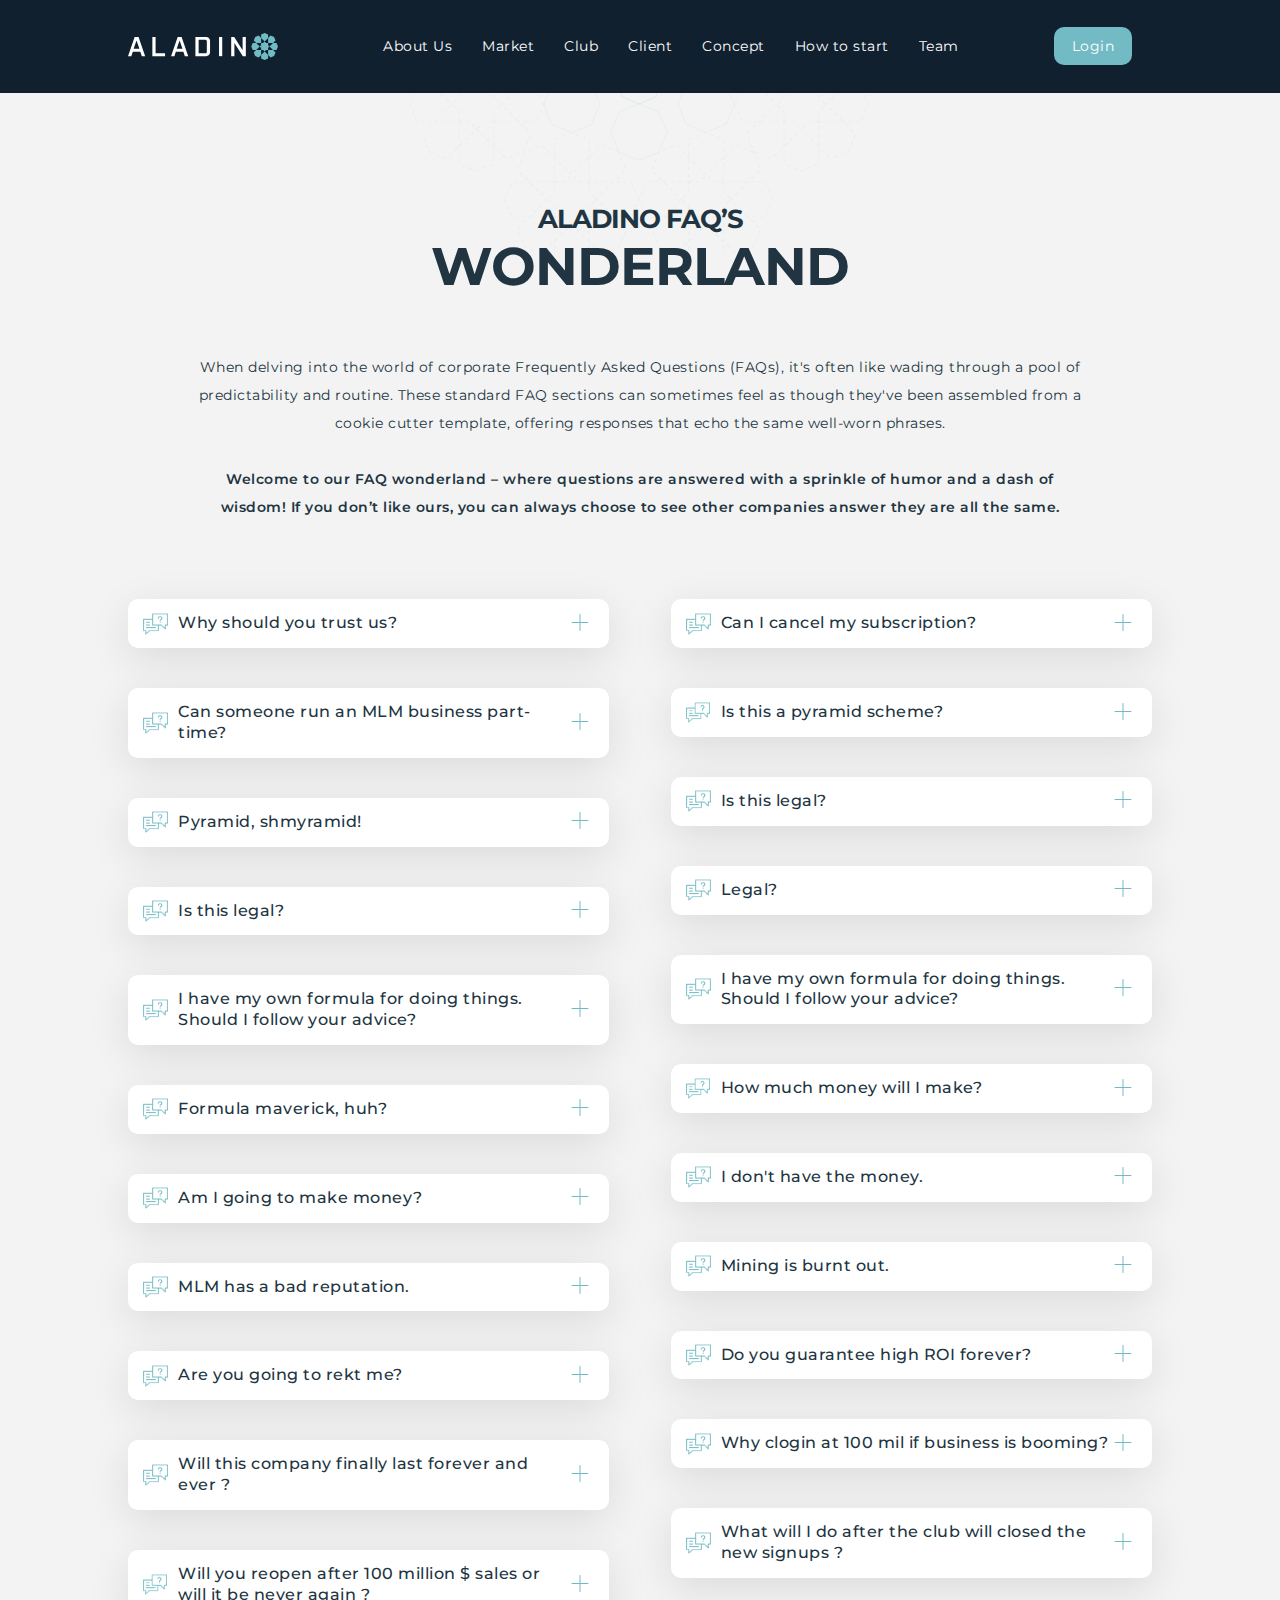
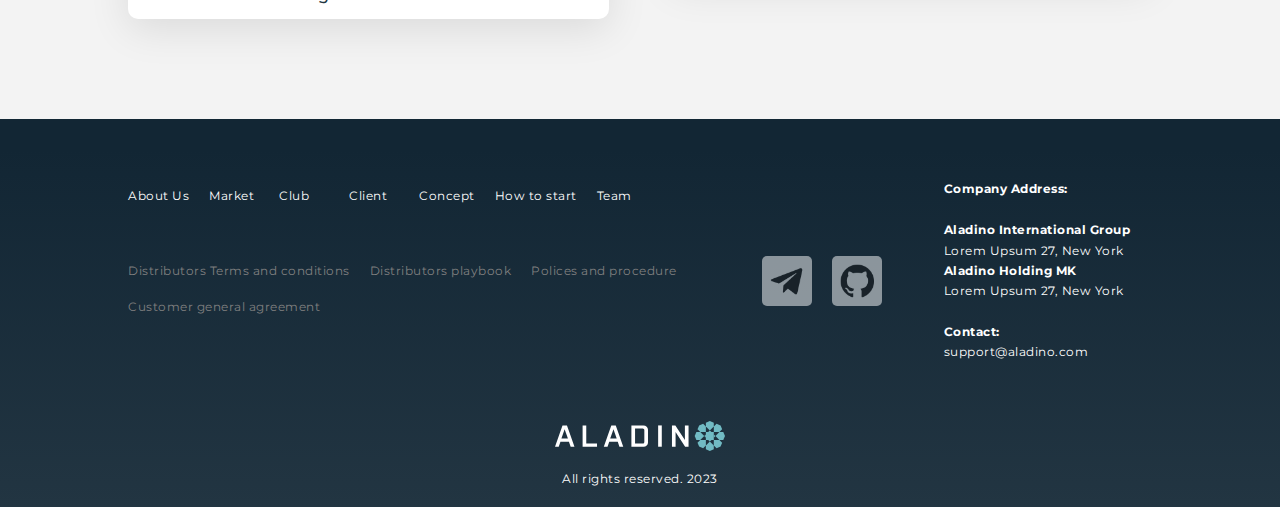
==== commit f25fe0f5: "typos" ====
--- a/faqs.html
+++ b/faqs.html
@@ -29,7 +29,6 @@
             <li><a href="/#concept">Concept</a></li>
             <li><a href="/#howtostart">How to start</a></li>
             <li><a href="/#team">Team</a></li>
-            <li><a href="#faqs">FAQs</a></li>
           </ul>
           <div class="login-link">
             <a href="https://my.aladino.io/">Login</a>
@@ -232,9 +231,6 @@
             <div class="footer-nav-item">
               <a href="/#team">Team</a>
             </div>
-            <div class="footer-nav-item">
-              <a href="#">FAQs</a>
-            </div>
           </div>
           <div class="footer-nav footer-links--new">
            
@@ -250,9 +246,7 @@
               <div class="footer-nav-item">
                 <a data-tooltip="Will be published before sales start" data-flow="top"> Customer general agreement </a>
               </div>
-              <div class="footer-nav-item">
-                <a href="./assets/Pitch-desk.pdf">Pitch desk</a>
-              </div>
+             
           
           </div>
          </div>
@@ -280,7 +274,9 @@
         </div>
    
         <div class="footer-logo">
-          <img class="footer-logo__image" src="./assets/images/logo.svg" width="170" alt="">
+          <a href="/">
+            <img class="footer-logo__image" src="./assets/images/logo.svg" width="170" alt="">
+          </a>
           <div>All rights reserved. 2023</div>
         </div>
       </div>
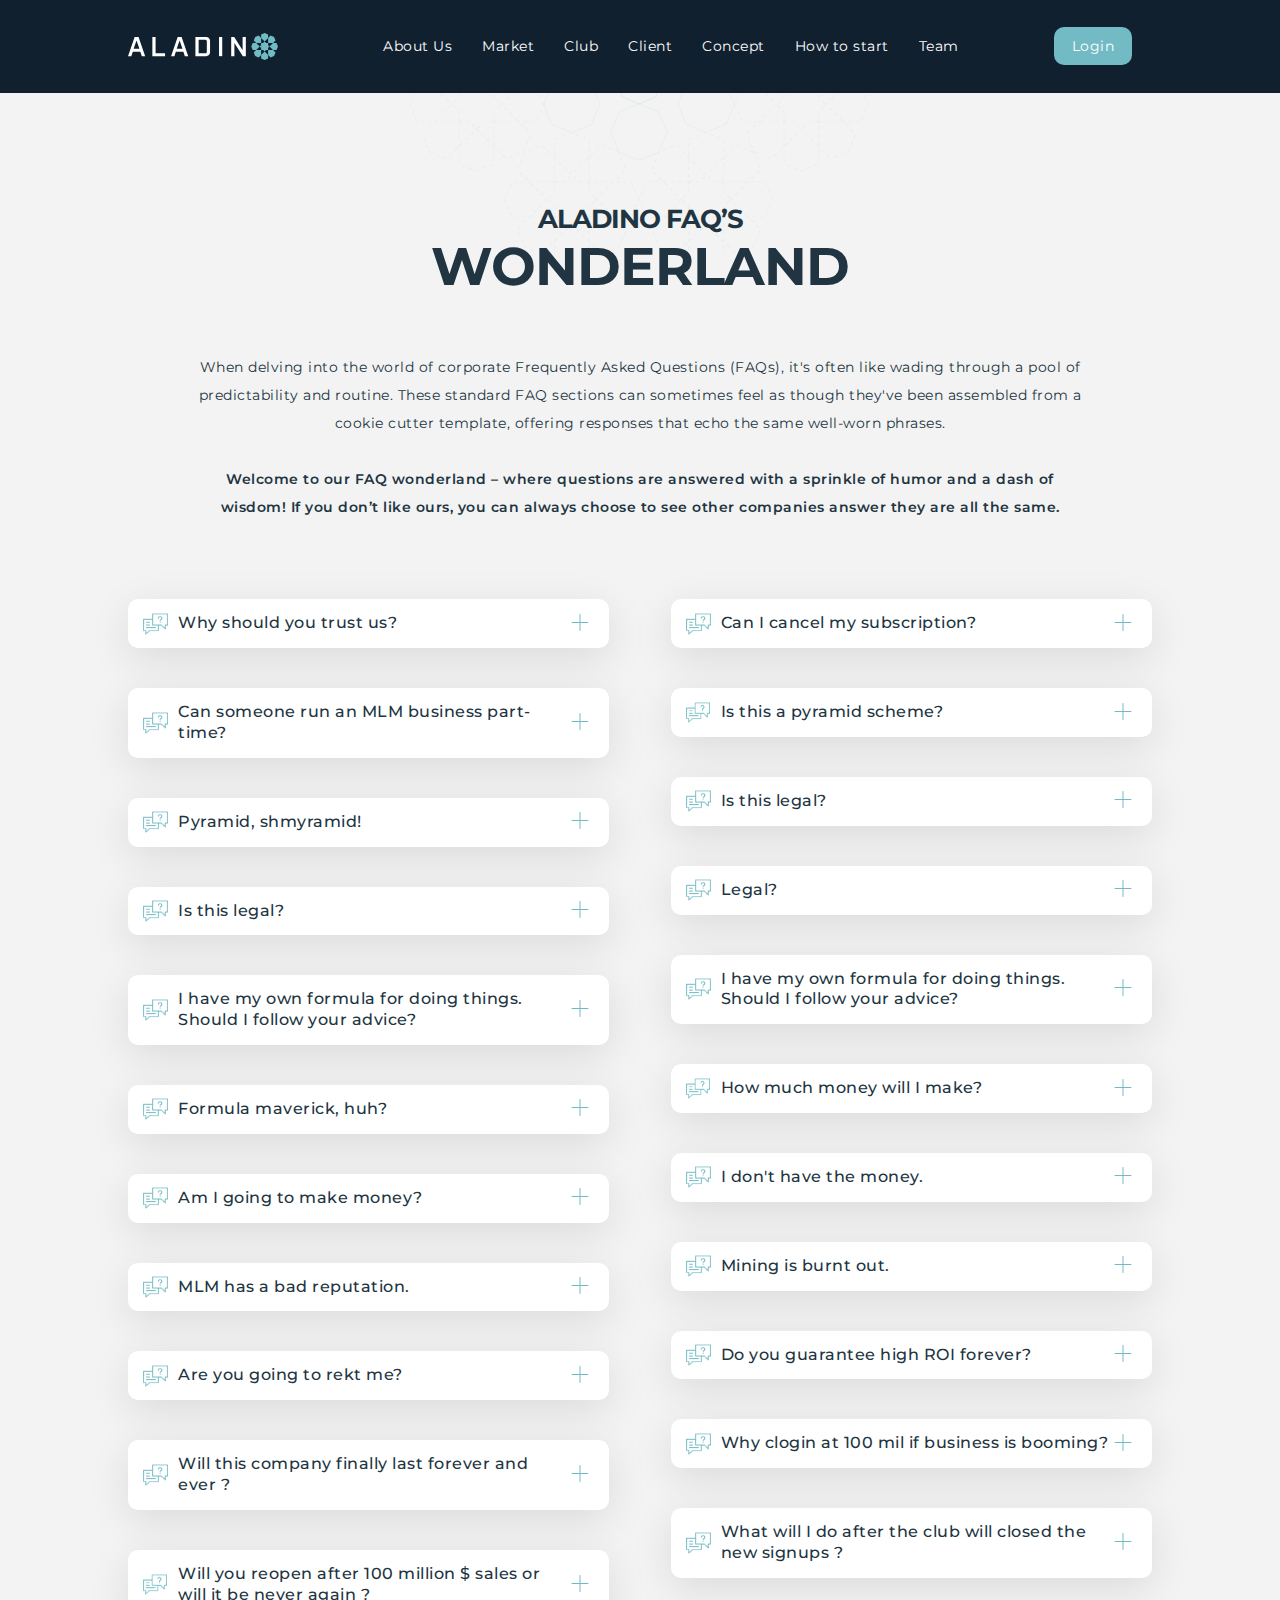
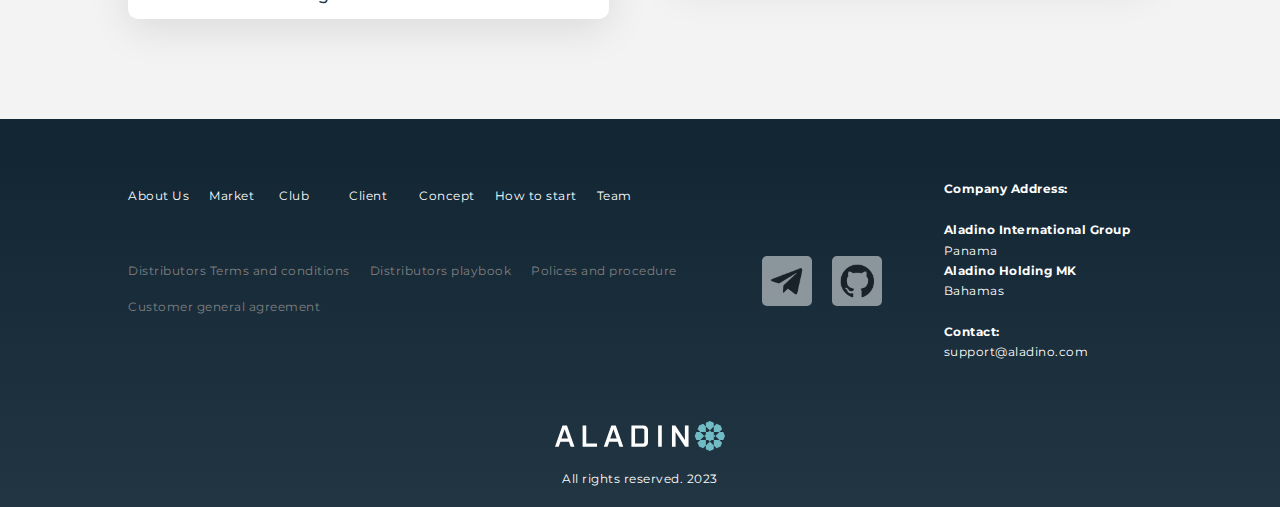
==== commit ec7362a6: "Updated address" ====
--- a/faqs.html
+++ b/faqs.html
@@ -264,9 +264,9 @@
             <address>
               <span class="bold">Company Address: </span> <br> <br>
               <span class="bold">Aladino International Group</span> <br>
-                  Lorem Upsum 27, New York <br>
+                  Panama <br>
                   <span class="bold">Aladino Holding MK</span> <br>
-                  Lorem Upsum 27, New York <br> <br>
+                  Bahamas <br> <br>
                   <span class="bold">Contact:</span> <br>
                   <a href="mailto:support@aladino.io">support@aladino.com</a>
             </address>
